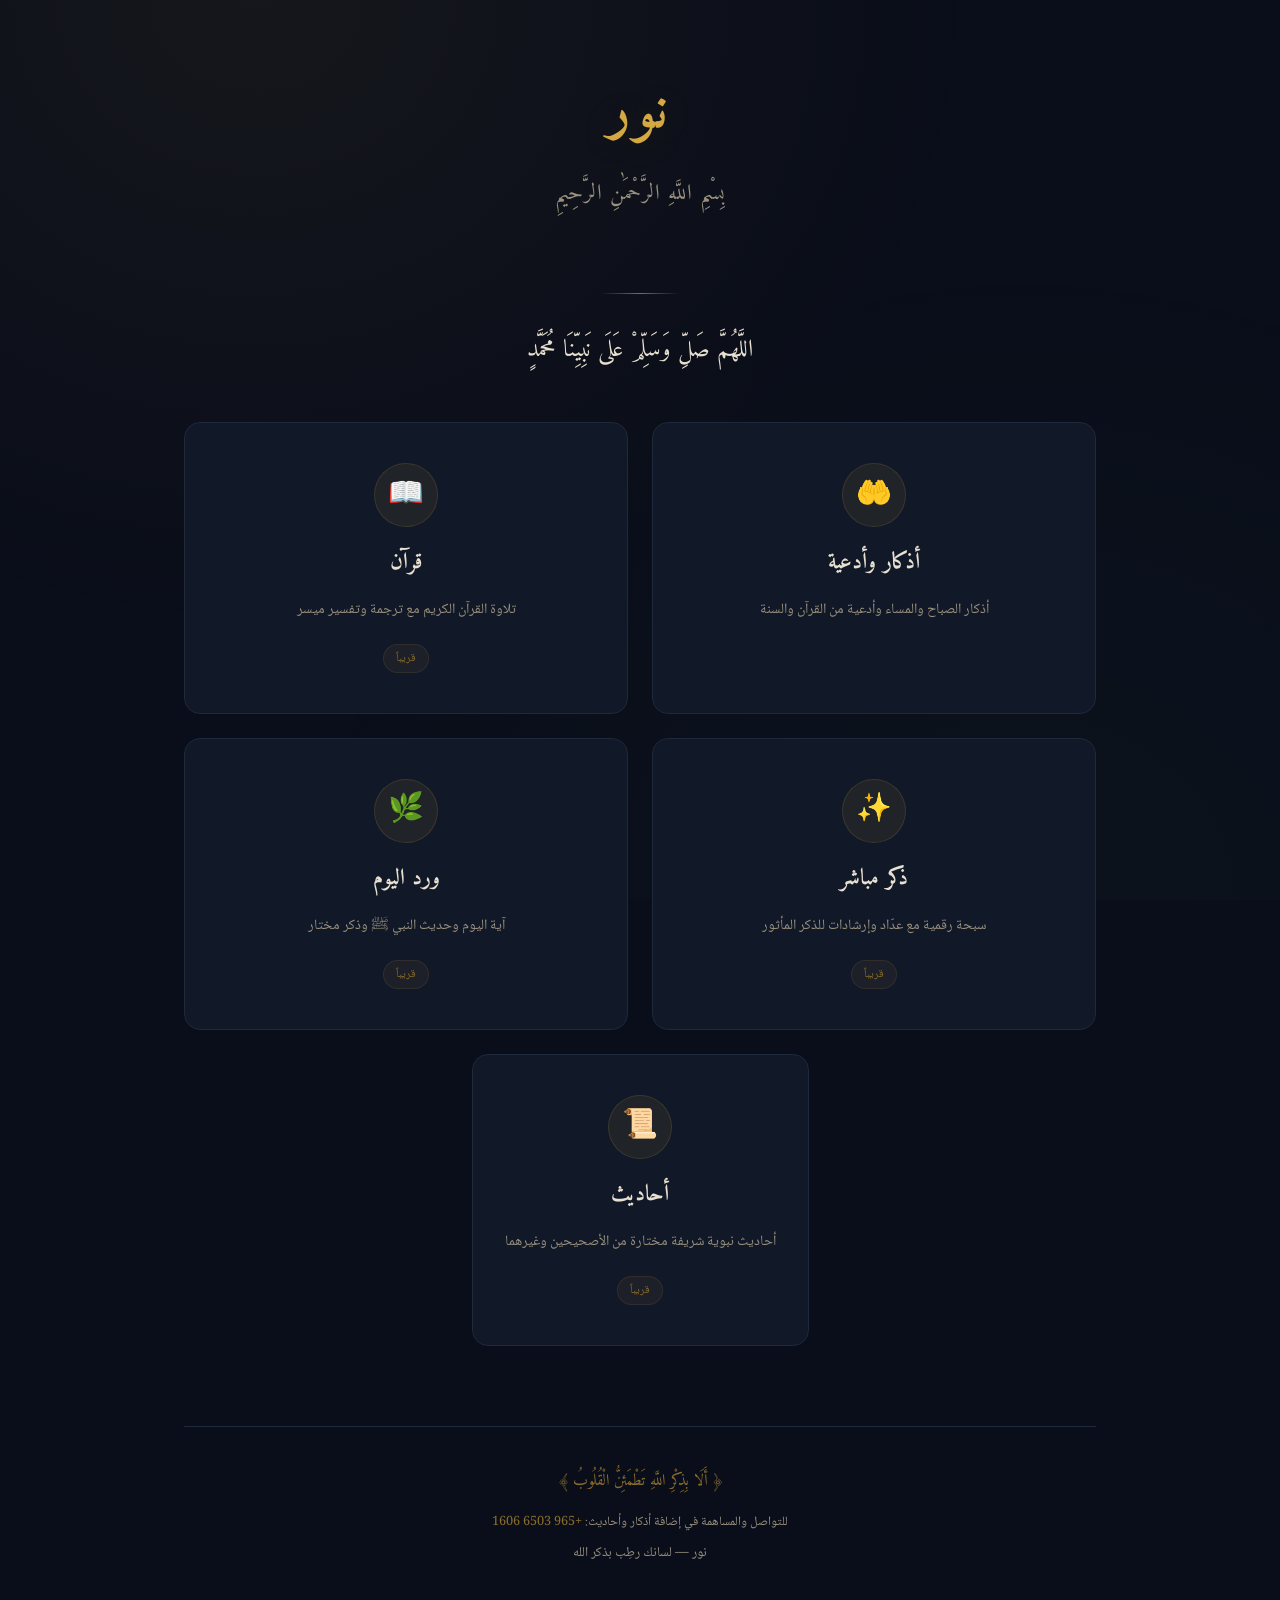
==== src/index.html @ 19a5f607 "fix: move contact info to main page footer" ====
<!DOCTYPE html>
<html lang="ar" dir="rtl">
<head>
    <meta charset="UTF-8">
    <meta name="viewport" content="width=device-width, initial-scale=1.0">
    <title>نور — بسم الله الرحمن الرحيم</title>
    <link rel="preconnect" href="https://fonts.googleapis.com">
    <link href="https://fonts.googleapis.com/css2?family=Amiri:wght@400;700&family=Noto+Naskh+Arabic:wght@400;500;600;700&display=swap" rel="stylesheet">
    <style>
        *, *::before, *::after {
            margin: 0;
            padding: 0;
            box-sizing: border-box;
        }

        :root {
            --bg-primary: #0a0e1a;
            --bg-card: #111827;
            --bg-card-hover: #1a2332;
            --gold: #d4a843;
            --gold-light: #f0d48a;
            --gold-dim: #8a6d2b;
            --text-primary: #e8e0d0;
            --text-secondary: #9a917e;
            --border: #1e293b;
            --green: #2d6a4f;
            --green-light: #40916c;
        }

        html {
            scroll-behavior: smooth;
        }

        body {
            font-family: 'Noto Naskh Arabic', serif;
            background: var(--bg-primary);
            color: var(--text-primary);
            min-height: 100vh;
            overflow-x: hidden;
        }

        /* Background pattern */
        body::before {
            content: '';
            position: fixed;
            top: 0;
            left: 0;
            width: 100%;
            height: 100%;
            background:
                radial-gradient(ellipse at 20% 0%, rgba(212, 168, 67, 0.06) 0%, transparent 50%),
                radial-gradient(ellipse at 80% 100%, rgba(45, 106, 79, 0.06) 0%, transparent 50%);
            pointer-events: none;
            z-index: 0;
        }

        .container {
            max-width: 960px;
            margin: 0 auto;
            padding: 0 24px;
            position: relative;
            z-index: 1;
        }

        /* Header */
        header {
            text-align: center;
            padding: 64px 0 48px;
        }

        .logo {
            font-family: 'Amiri', serif;
            font-size: 3.5rem;
            font-weight: 700;
            color: var(--gold);
            letter-spacing: 4px;
            margin-bottom: 8px;
            text-shadow: 0 0 40px rgba(212, 168, 67, 0.2);
        }

        .basmala {
            font-family: 'Amiri', serif;
            font-size: 1.35rem;
            color: var(--text-secondary);
            margin-top: 12px;
            letter-spacing: 1px;
        }

        .divider {
            width: 80px;
            height: 1px;
            background: linear-gradient(90deg, transparent, var(--gold-dim), transparent);
            margin: 32px auto;
        }

        /* Greeting */
        .greeting {
            text-align: center;
            margin-bottom: 48px;
        }

        .greeting h2 {
            font-family: 'Amiri', serif;
            font-size: 1.5rem;
            color: var(--text-primary);
            font-weight: 400;
            line-height: 2;
        }

        .greeting .ayat {
            font-size: 1.1rem;
            color: var(--gold);
            margin-top: 8px;
            font-family: 'Amiri', serif;
        }

        /* Cards Grid */
        .cards {
            display: grid;
            grid-template-columns: repeat(2, 1fr);
            gap: 24px;
            margin-bottom: 80px;
        }

        .card {
            background: var(--bg-card);
            border: 1px solid var(--border);
            border-radius: 16px;
            padding: 40px 32px;
            text-align: center;
            text-decoration: none;
            color: inherit;
            transition: all 0.4s ease;
            position: relative;
            overflow: hidden;
            cursor: pointer;
            display: flex;
            flex-direction: column;
            align-items: center;
            gap: 16px;
        }

        .card::before {
            content: '';
            position: absolute;
            top: 0;
            left: 50%;
            transform: translateX(-50%);
            width: 60%;
            height: 2px;
            background: linear-gradient(90deg, transparent, var(--gold-dim), transparent);
            opacity: 0;
            transition: opacity 0.4s ease;
        }

        .card:hover {
            background: var(--bg-card-hover);
            border-color: var(--gold-dim);
            transform: translateY(-4px);
            box-shadow: 0 12px 40px rgba(0, 0, 0, 0.3), 0 0 60px rgba(212, 168, 67, 0.05);
        }

        .card:hover::before {
            opacity: 1;
        }

        .card-icon {
            width: 64px;
            height: 64px;
            border-radius: 50%;
            display: flex;
            align-items: center;
            justify-content: center;
            font-size: 1.8rem;
            background: rgba(212, 168, 67, 0.08);
            border: 1px solid rgba(212, 168, 67, 0.15);
            transition: all 0.4s ease;
        }

        .card:hover .card-icon {
            background: rgba(212, 168, 67, 0.15);
            border-color: var(--gold-dim);
            transform: scale(1.05);
        }

        .card-title {
            font-family: 'Amiri', serif;
            font-size: 1.4rem;
            font-weight: 700;
            color: var(--text-primary);
        }

        .card-desc {
            font-size: 0.9rem;
            color: var(--text-secondary);
            line-height: 1.8;
        }

        .card-full {
            grid-column: 1 / -1;
            max-width: 468px;
            justify-self: center;
        }

        .card-placeholder {
            font-size: 0.7rem;
            color: var(--gold-dim);
            background: rgba(212, 168, 67, 0.06);
            padding: 4px 12px;
            border-radius: 20px;
            border: 1px solid rgba(212, 168, 67, 0.1);
            margin-top: 4px;
        }

        /* Footer */
        footer {
            text-align: center;
            padding: 40px 0;
            border-top: 1px solid var(--border);
            color: var(--text-secondary);
            font-size: 0.85rem;
        }

        footer .ayah-footer {
            font-family: 'Amiri', serif;
            font-size: 1rem;
            color: var(--gold-dim);
            margin-bottom: 16px;
        }

        /* Responsive */
        @media (max-width: 640px) {
            header {
                padding: 48px 0 32px;
            }

            .logo {
                font-size: 2.5rem;
            }

            .basmala {
                font-size: 1.1rem;
            }

            .cards {
                grid-template-columns: 1fr;
                gap: 16px;
            }

            .card {
                padding: 32px 24px;
            }
        }
    </style>
</head>
<body>

    <div class="container">
        <header>
            <div class="logo">نور</div>
            <div class="basmala">بِسْمِ اللَّهِ الرَّحْمَٰنِ الرَّحِيمِ</div>
        </header>

        <div class="divider"></div>

        <section class="greeting">
            <h2>اللَّهُمَّ صَلِّ وَسَلِّمْ عَلَى نَبِيِّنَا مُحَمَّدٍ</h2>
        </section>

        <section class="cards">

            <a href="adhkar.html" class="card">
                <div class="card-icon">🤲</div>
                <h3 class="card-title">أذكار وأدعية</h3>
                <p class="card-desc">أذكار الصباح والمساء وأدعية من القرآن والسنة</p>
            </a>

            <a href="quran.html" class="card">
                <div class="card-icon">📖</div>
                <h3 class="card-title">قرآن</h3>
                <p class="card-desc">تلاوة القرآن الكريم مع ترجمة وتفسير ميسر</p>
                <span class="card-placeholder">قريباً</span>
            </a>

            <a href="dhikr.html" class="card">
                <div class="card-icon">✨</div>
                <h3 class="card-title">ذكر مباشر</h3>
                <p class="card-desc">سبحة رقمية مع عدّاد وإرشادات للذكر المأثور</p>
                <span class="card-placeholder">قريباً</span>
            </a>

            <a href="wird.html" class="card">
                <div class="card-icon">🌿</div>
                <h3 class="card-title">ورد اليوم</h3>
                <p class="card-desc">آية اليوم وحديث النبي ﷺ وذكر مختار</p>
                <span class="card-placeholder">قريباً</span>
            </a>

            <a href="ahadith.html" class="card card-full">
                <div class="card-icon">📜</div>
                <h3 class="card-title">أحاديث</h3>
                <p class="card-desc">أحاديث نبوية شريفة مختارة من الأصحيحين وغيرهما</p>
                <span class="card-placeholder">قريباً</span>
            </a>

        </section>

        <footer>
            <p class="ayah-footer">﴿ أَلَا بِذِكْرِ اللَّهِ تَطْمَئِنُّ الْقُلُوبُ ﴾</p>
            <p style="font-size:0.8rem; margin-bottom:8px;">للتواصل والمساهمة في إضافة أذكار وأحاديث: <a href="https://wa.me/96565031606" style="color:var(--gold-dim); text-decoration:none;">+965 6503 1606</a></p>
            <p>نور — لسانك رطِب بذكر الله</p>
        </footer>
    </div>

</body>
</html>
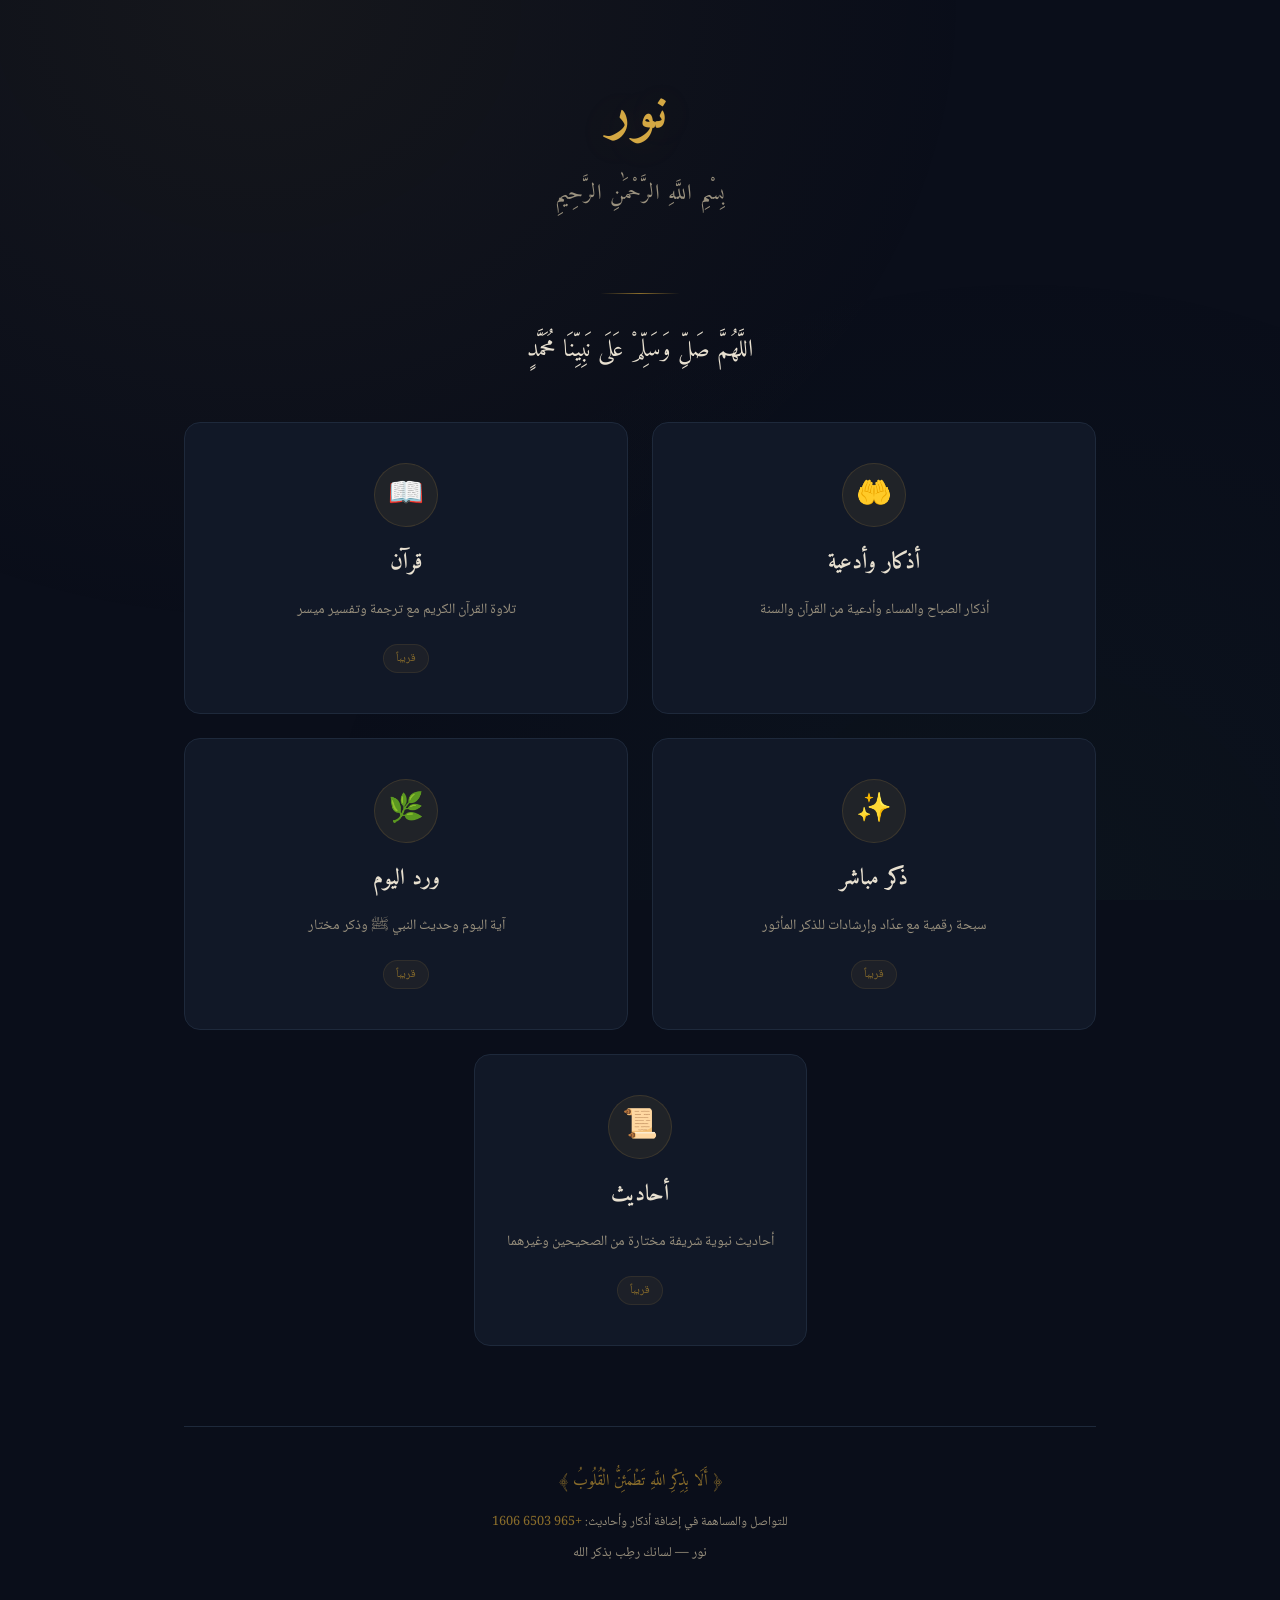
==== commit 1702b946: "fix: typo in ahadith card description" ====
--- a/src/index.html
+++ b/src/index.html
@@ -299,7 +299,7 @@
             <a href="ahadith.html" class="card card-full">
                 <div class="card-icon">📜</div>
                 <h3 class="card-title">أحاديث</h3>
-                <p class="card-desc">أحاديث نبوية شريفة مختارة من الأصحيحين وغيرهما</p>
+                <p class="card-desc">أحاديث نبوية شريفة مختارة من الصحيحين وغيرهما</p>
                 <span class="card-placeholder">قريباً</span>
             </a>
 
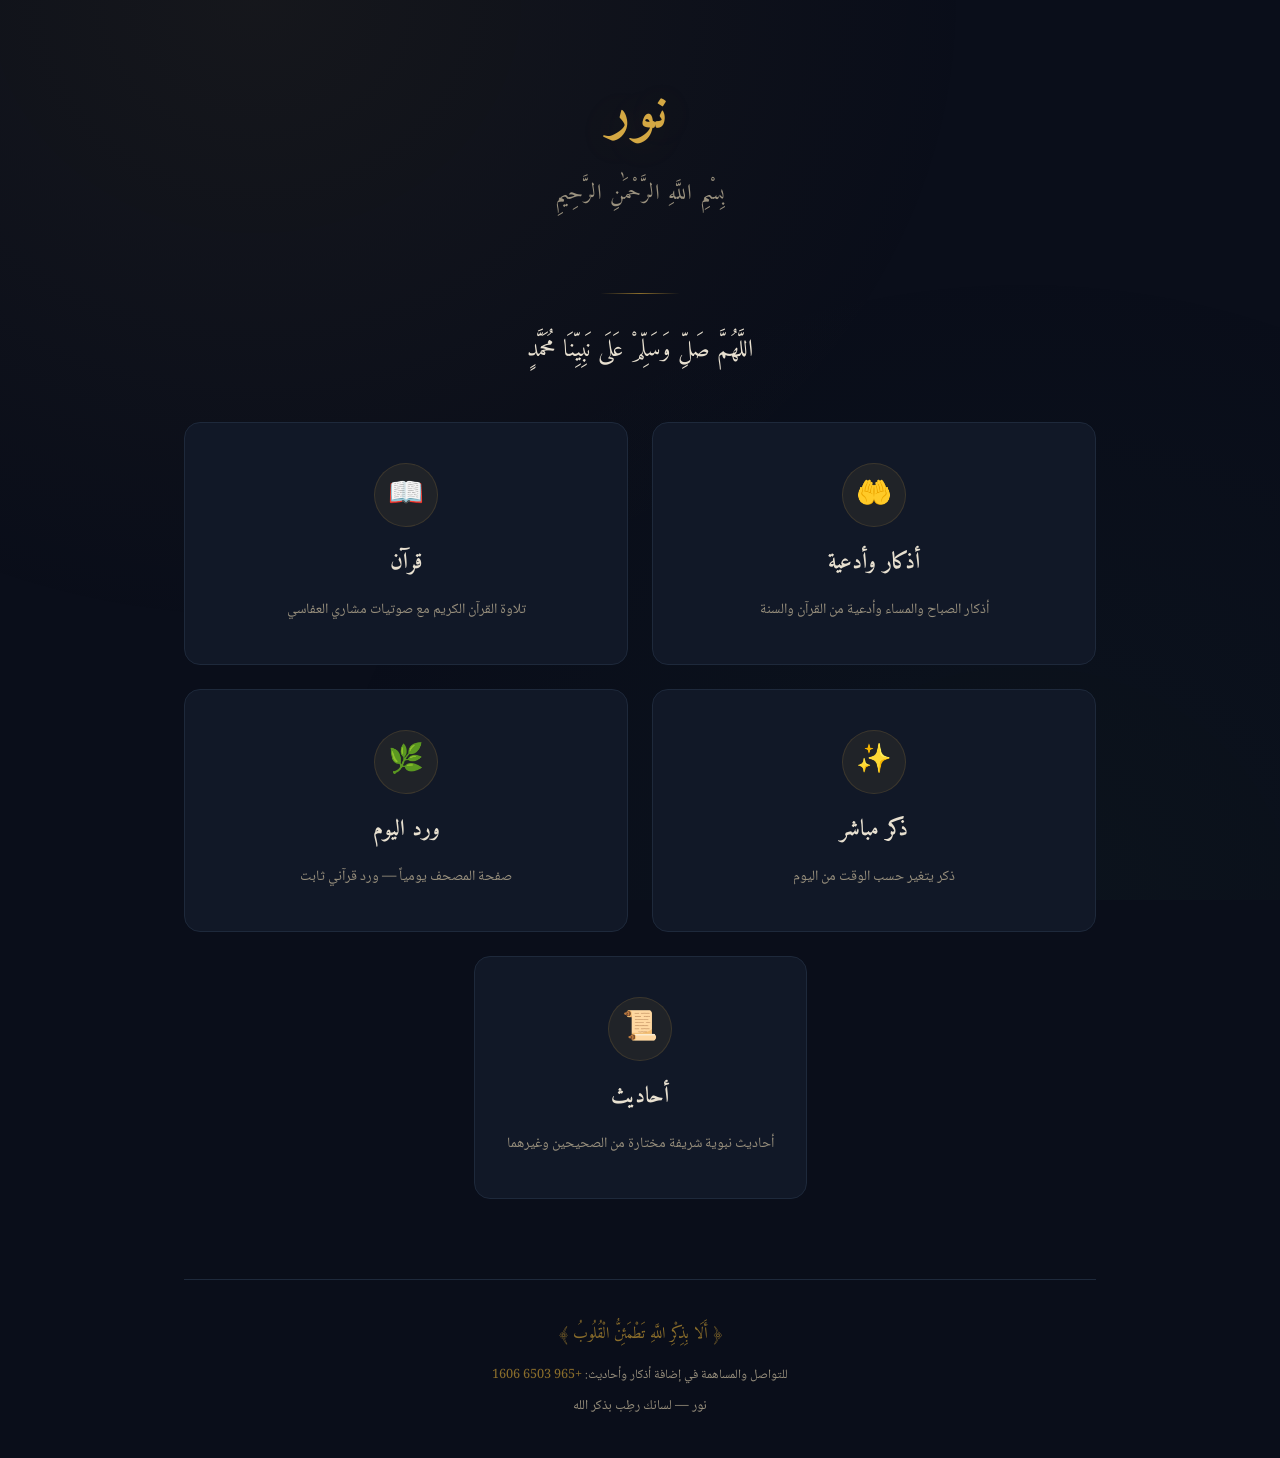
==== commit f65ed94b: "feat: add ahadith, wird, dhikr pages + update quran API + remove placeholders" ====
--- a/src/index.html
+++ b/src/index.html
@@ -278,29 +278,25 @@
             <a href="quran.html" class="card">
                 <div class="card-icon">📖</div>
                 <h3 class="card-title">قرآن</h3>
-                <p class="card-desc">تلاوة القرآن الكريم مع ترجمة وتفسير ميسر</p>
-                <span class="card-placeholder">قريباً</span>
+                <p class="card-desc">تلاوة القرآن الكريم مع صوتيات مشاري العفاسي</p>
             </a>
 
             <a href="dhikr.html" class="card">
                 <div class="card-icon">✨</div>
                 <h3 class="card-title">ذكر مباشر</h3>
-                <p class="card-desc">سبحة رقمية مع عدّاد وإرشادات للذكر المأثور</p>
-                <span class="card-placeholder">قريباً</span>
+                <p class="card-desc">ذكر يتغير حسب الوقت من اليوم</p>
             </a>
 
             <a href="wird.html" class="card">
                 <div class="card-icon">🌿</div>
                 <h3 class="card-title">ورد اليوم</h3>
-                <p class="card-desc">آية اليوم وحديث النبي ﷺ وذكر مختار</p>
-                <span class="card-placeholder">قريباً</span>
+                <p class="card-desc">صفحة المصحف يومياً — ورد قرآني ثابت</p>
             </a>
 
             <a href="ahadith.html" class="card card-full">
                 <div class="card-icon">📜</div>
                 <h3 class="card-title">أحاديث</h3>
                 <p class="card-desc">أحاديث نبوية شريفة مختارة من الصحيحين وغيرهما</p>
-                <span class="card-placeholder">قريباً</span>
             </a>
 
         </section>
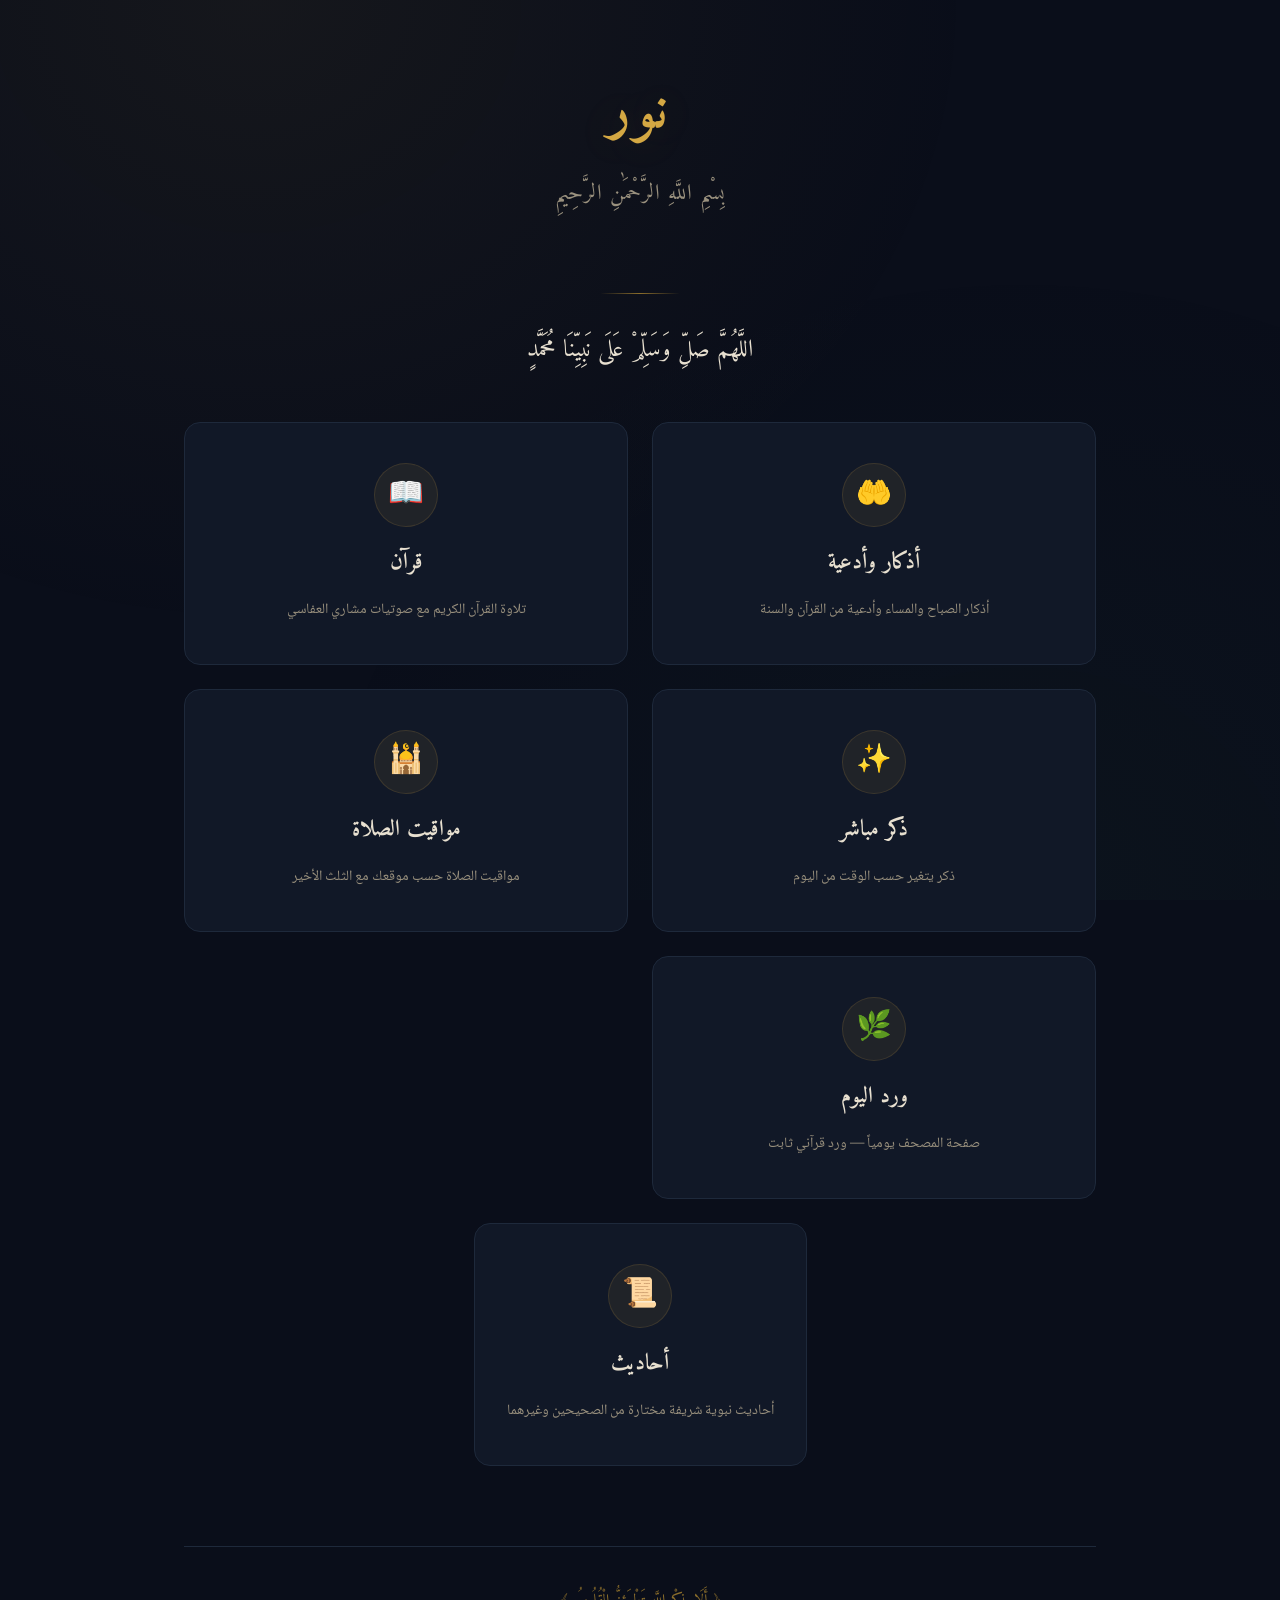
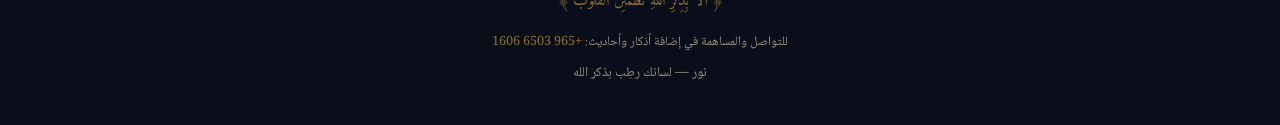
==== commit a7fd9a8b: "feat: add salah.html (prayer times) + OG tags + update AGENTS.md" ====
--- a/src/index.html
+++ b/src/index.html
@@ -4,6 +4,15 @@
     <meta charset="UTF-8">
     <meta name="viewport" content="width=device-width, initial-scale=1.0">
     <title>نور — بسم الله الرحمن الرحيم</title>
+    <meta name="description" content="نور — أذكار وأدعية وأحاديث نبوية وقرآن كريم. لسانك رطِب بذكر الله">
+    <meta property="og:title" content="نور — بسم الله الرحمن الرحيم">
+    <meta property="og:description" content="أذكار وأدعية وأحاديث نبوية وقرآن كريم — لسانك رطِب بذكر الله">
+    <meta property="og:type" content="website">
+    <meta property="og:locale" content="ar_SA">
+    <meta property="og:site_name" content="نور">
+    <meta name="twitter:card" content="summary">
+    <meta name="twitter:title" content="نور — بسم الله الرحمن الرحيم">
+    <meta name="twitter:description" content="أذكار وأدعية وأحاديث نبوية وقرآن كريم — لسانك رطِب بذكر الله">
     <link rel="preconnect" href="https://fonts.googleapis.com">
     <link href="https://fonts.googleapis.com/css2?family=Amiri:wght@400;700&family=Noto+Naskh+Arabic:wght@400;500;600;700&display=swap" rel="stylesheet">
     <style>
@@ -287,6 +296,12 @@
                 <p class="card-desc">ذكر يتغير حسب الوقت من اليوم</p>
             </a>
 
+            <a href="salah.html" class="card">
+                <div class="card-icon">🕌</div>
+                <h3 class="card-title">مواقيت الصلاة</h3>
+                <p class="card-desc">مواقيت الصلاة حسب موقعك مع الثلث الأخير</p>
+            </a>
+
             <a href="wird.html" class="card">
                 <div class="card-icon">🌿</div>
                 <h3 class="card-title">ورد اليوم</h3>
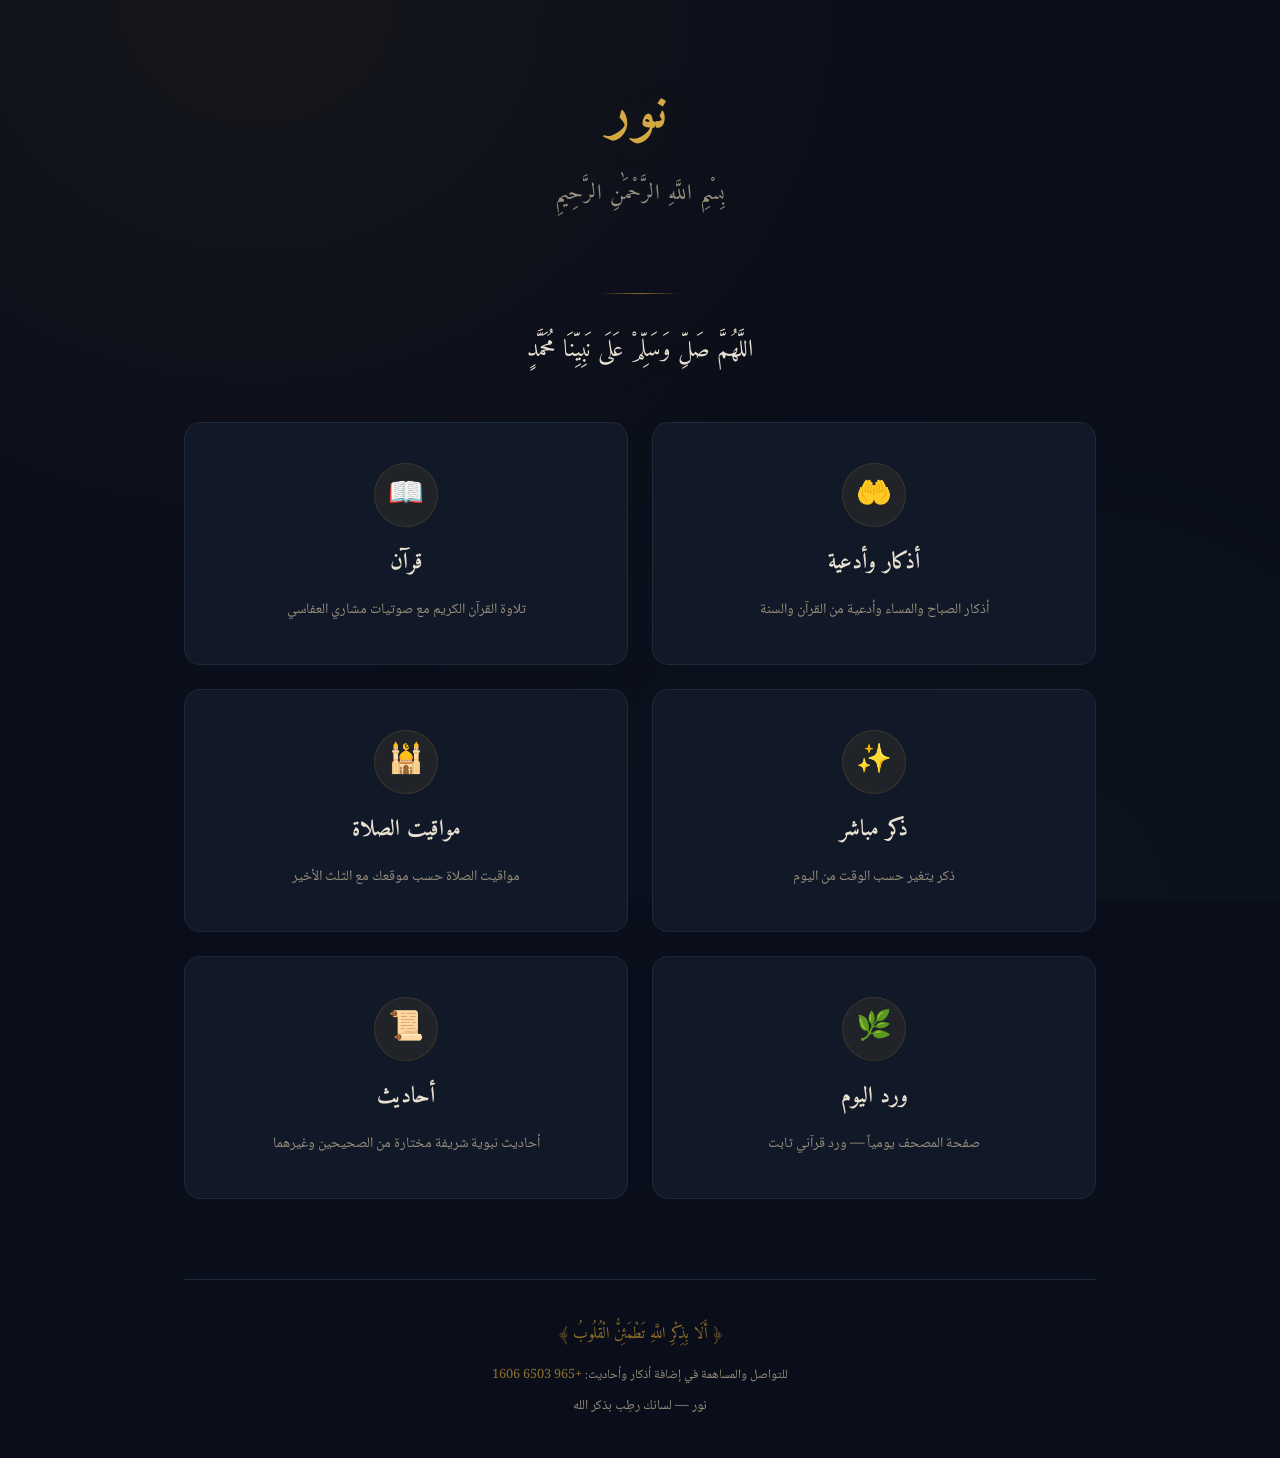
==== commit 1de87e40: "fix: replace timingsByIp with ipwho.is + timingsByCity (salah + dhikr)" ====
--- a/src/index.html
+++ b/src/index.html
@@ -308,7 +308,7 @@
                 <p class="card-desc">صفحة المصحف يومياً — ورد قرآني ثابت</p>
             </a>
 
-            <a href="ahadith.html" class="card card-full">
+            <a href="ahadith.html" class="card">
                 <div class="card-icon">📜</div>
                 <h3 class="card-title">أحاديث</h3>
                 <p class="card-desc">أحاديث نبوية شريفة مختارة من الصحيحين وغيرهما</p>
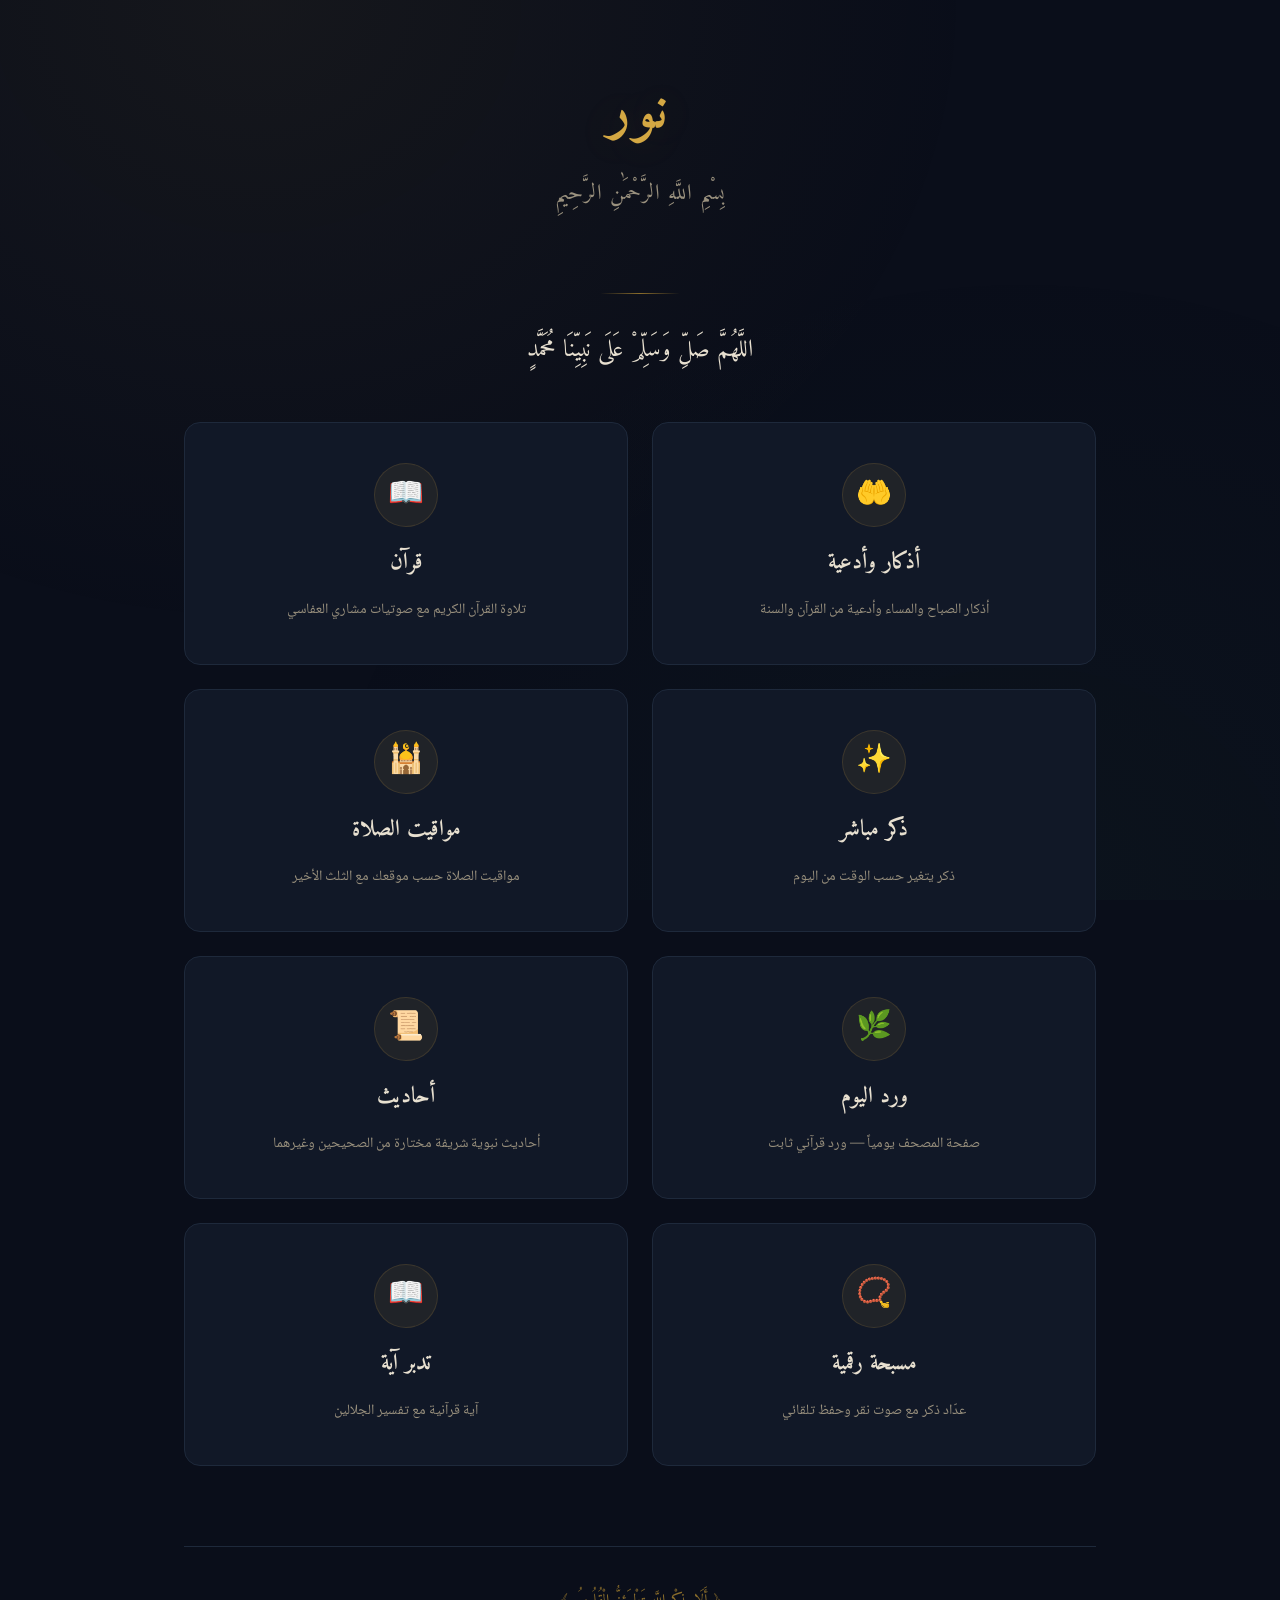
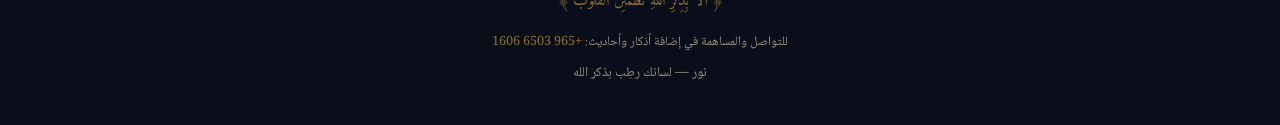
==== commit dec6acc5: "add misbaha + tafsir pages" ====
--- a/src/index.html
+++ b/src/index.html
@@ -314,6 +314,18 @@
                 <p class="card-desc">أحاديث نبوية شريفة مختارة من الصحيحين وغيرهما</p>
             </a>
 
+            <a href="misbaha.html" class="card">
+                <div class="card-icon">📿</div>
+                <h3 class="card-title">مسبحة رقمية</h3>
+                <p class="card-desc">عدّاد ذكر مع صوت نقر وحفظ تلقائي</p>
+            </a>
+
+            <a href="tafsir.html" class="card">
+                <div class="card-icon">📖</div>
+                <h3 class="card-title">تدبر آية</h3>
+                <p class="card-desc">آية قرآنية مع تفسير الجلالين</p>
+            </a>
+
         </section>
 
         <footer>
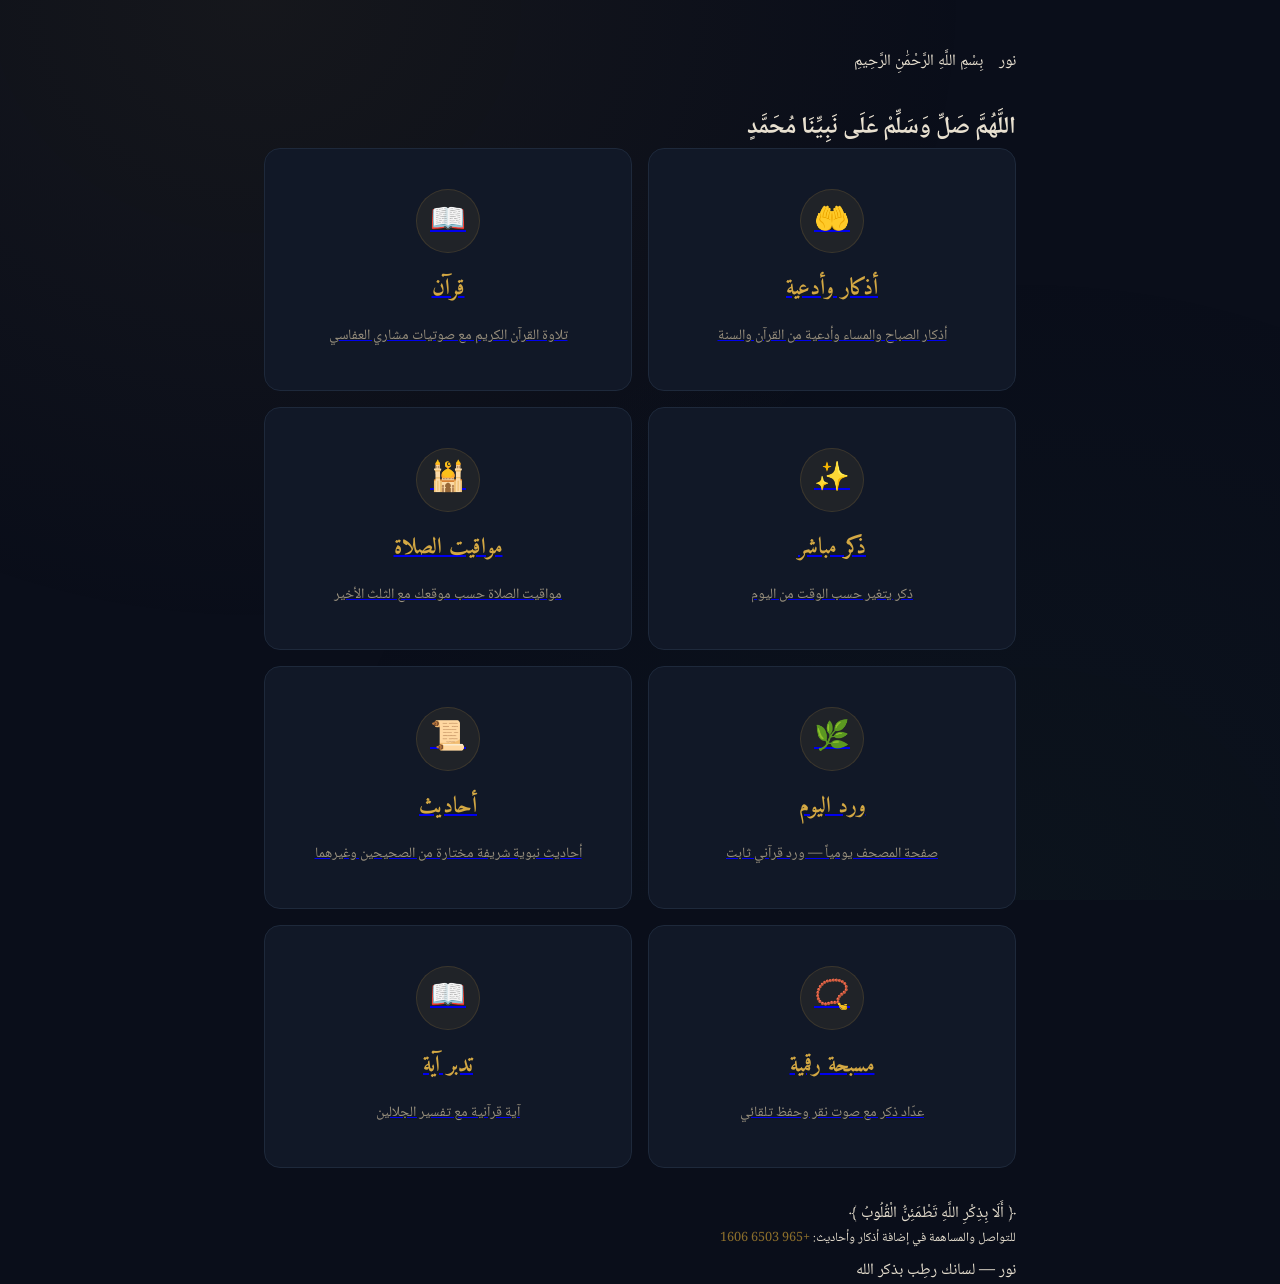
==== commit 8259fe1b: "feat: تحديث شامل للموقع + إضافة نظام التصميم + ملفات التخطيط - تحديث جميع الصفحات التسع (index, adhk" ====
--- a/src/index.html
+++ b/src/index.html
@@ -15,252 +15,7 @@
     <meta name="twitter:description" content="أذكار وأدعية وأحاديث نبوية وقرآن كريم — لسانك رطِب بذكر الله">
     <link rel="preconnect" href="https://fonts.googleapis.com">
     <link href="https://fonts.googleapis.com/css2?family=Amiri:wght@400;700&family=Noto+Naskh+Arabic:wght@400;500;600;700&display=swap" rel="stylesheet">
-    <style>
-        *, *::before, *::after {
-            margin: 0;
-            padding: 0;
-            box-sizing: border-box;
-        }
-
-        :root {
-            --bg-primary: #0a0e1a;
-            --bg-card: #111827;
-            --bg-card-hover: #1a2332;
-            --gold: #d4a843;
-            --gold-light: #f0d48a;
-            --gold-dim: #8a6d2b;
-            --text-primary: #e8e0d0;
-            --text-secondary: #9a917e;
-            --border: #1e293b;
-            --green: #2d6a4f;
-            --green-light: #40916c;
-        }
-
-        html {
-            scroll-behavior: smooth;
-        }
-
-        body {
-            font-family: 'Noto Naskh Arabic', serif;
-            background: var(--bg-primary);
-            color: var(--text-primary);
-            min-height: 100vh;
-            overflow-x: hidden;
-        }
-
-        /* Background pattern */
-        body::before {
-            content: '';
-            position: fixed;
-            top: 0;
-            left: 0;
-            width: 100%;
-            height: 100%;
-            background:
-                radial-gradient(ellipse at 20% 0%, rgba(212, 168, 67, 0.06) 0%, transparent 50%),
-                radial-gradient(ellipse at 80% 100%, rgba(45, 106, 79, 0.06) 0%, transparent 50%);
-            pointer-events: none;
-            z-index: 0;
-        }
-
-        .container {
-            max-width: 960px;
-            margin: 0 auto;
-            padding: 0 24px;
-            position: relative;
-            z-index: 1;
-        }
-
-        /* Header */
-        header {
-            text-align: center;
-            padding: 64px 0 48px;
-        }
-
-        .logo {
-            font-family: 'Amiri', serif;
-            font-size: 3.5rem;
-            font-weight: 700;
-            color: var(--gold);
-            letter-spacing: 4px;
-            margin-bottom: 8px;
-            text-shadow: 0 0 40px rgba(212, 168, 67, 0.2);
-        }
-
-        .basmala {
-            font-family: 'Amiri', serif;
-            font-size: 1.35rem;
-            color: var(--text-secondary);
-            margin-top: 12px;
-            letter-spacing: 1px;
-        }
-
-        .divider {
-            width: 80px;
-            height: 1px;
-            background: linear-gradient(90deg, transparent, var(--gold-dim), transparent);
-            margin: 32px auto;
-        }
-
-        /* Greeting */
-        .greeting {
-            text-align: center;
-            margin-bottom: 48px;
-        }
-
-        .greeting h2 {
-            font-family: 'Amiri', serif;
-            font-size: 1.5rem;
-            color: var(--text-primary);
-            font-weight: 400;
-            line-height: 2;
-        }
-
-        .greeting .ayat {
-            font-size: 1.1rem;
-            color: var(--gold);
-            margin-top: 8px;
-            font-family: 'Amiri', serif;
-        }
-
-        /* Cards Grid */
-        .cards {
-            display: grid;
-            grid-template-columns: repeat(2, 1fr);
-            gap: 24px;
-            margin-bottom: 80px;
-        }
-
-        .card {
-            background: var(--bg-card);
-            border: 1px solid var(--border);
-            border-radius: 16px;
-            padding: 40px 32px;
-            text-align: center;
-            text-decoration: none;
-            color: inherit;
-            transition: all 0.4s ease;
-            position: relative;
-            overflow: hidden;
-            cursor: pointer;
-            display: flex;
-            flex-direction: column;
-            align-items: center;
-            gap: 16px;
-        }
-
-        .card::before {
-            content: '';
-            position: absolute;
-            top: 0;
-            left: 50%;
-            transform: translateX(-50%);
-            width: 60%;
-            height: 2px;
-            background: linear-gradient(90deg, transparent, var(--gold-dim), transparent);
-            opacity: 0;
-            transition: opacity 0.4s ease;
-        }
-
-        .card:hover {
-            background: var(--bg-card-hover);
-            border-color: var(--gold-dim);
-            transform: translateY(-4px);
-            box-shadow: 0 12px 40px rgba(0, 0, 0, 0.3), 0 0 60px rgba(212, 168, 67, 0.05);
-        }
-
-        .card:hover::before {
-            opacity: 1;
-        }
-
-        .card-icon {
-            width: 64px;
-            height: 64px;
-            border-radius: 50%;
-            display: flex;
-            align-items: center;
-            justify-content: center;
-            font-size: 1.8rem;
-            background: rgba(212, 168, 67, 0.08);
-            border: 1px solid rgba(212, 168, 67, 0.15);
-            transition: all 0.4s ease;
-        }
-
-        .card:hover .card-icon {
-            background: rgba(212, 168, 67, 0.15);
-            border-color: var(--gold-dim);
-            transform: scale(1.05);
-        }
-
-        .card-title {
-            font-family: 'Amiri', serif;
-            font-size: 1.4rem;
-            font-weight: 700;
-            color: var(--text-primary);
-        }
-
-        .card-desc {
-            font-size: 0.9rem;
-            color: var(--text-secondary);
-            line-height: 1.8;
-        }
-
-        .card-full {
-            grid-column: 1 / -1;
-            max-width: 468px;
-            justify-self: center;
-        }
-
-        .card-placeholder {
-            font-size: 0.7rem;
-            color: var(--gold-dim);
-            background: rgba(212, 168, 67, 0.06);
-            padding: 4px 12px;
-            border-radius: 20px;
-            border: 1px solid rgba(212, 168, 67, 0.1);
-            margin-top: 4px;
-        }
-
-        /* Footer */
-        footer {
-            text-align: center;
-            padding: 40px 0;
-            border-top: 1px solid var(--border);
-            color: var(--text-secondary);
-            font-size: 0.85rem;
-        }
-
-        footer .ayah-footer {
-            font-family: 'Amiri', serif;
-            font-size: 1rem;
-            color: var(--gold-dim);
-            margin-bottom: 16px;
-        }
-
-        /* Responsive */
-        @media (max-width: 640px) {
-            header {
-                padding: 48px 0 32px;
-            }
-
-            .logo {
-                font-size: 2.5rem;
-            }
-
-            .basmala {
-                font-size: 1.1rem;
-            }
-
-            .cards {
-                grid-template-columns: 1fr;
-                gap: 16px;
-            }
-
-            .card {
-                padding: 32px 24px;
-            }
-        }
-    </style>
+    <link rel="stylesheet" href="../design sys/style.css">
 </head>
 <body>
 
--- a/design sys/style.css
+++ b/design sys/style.css
@@ -0,0 +1,1313 @@
+/* ============================================
+   نور — Design System
+   Shared Stylesheet
+   ============================================ */
+
+/* ========== RESET ========== */
+*, *::before, *::after {
+    margin: 0;
+    padding: 0;
+    box-sizing: border-box;
+}
+
+/* ========== CSS VARIABLES ========== */
+:root {
+    /* Backgrounds */
+    --bg-primary: #0a0e1a;
+    --bg-card: #111827;
+    --bg-card-hover: #1a2332;
+
+    /* Gold (Brand) */
+    --gold: #d4a843;
+    --gold-light: #f0d48a;
+    --gold-dim: #8a6d2b;
+
+    /* Text */
+    --text-primary: #e8e0d0;
+    --text-secondary: #9a917e;
+
+    /* Border */
+    --border: #1e293b;
+
+    /* Green (Accent) */
+    --green: #2d6a4f;
+    --green-light: #40916c;
+
+    /* Semantic */
+    --weak: #e57373;
+    --weak-bg: rgba(180, 60, 60, 0.1);
+
+    /* Spacing */
+    --space-xs: 4px;
+    --space-sm: 8px;
+    --space-md: 16px;
+    --space-lg: 24px;
+    --space-xl: 32px;
+    --space-2xl: 48px;
+
+    /* Radius */
+    --radius-sm: 10px;
+    --radius-md: 16px;
+    --radius-lg: 20px;
+    --radius-pill: 24px;
+    --radius-full: 50%;
+
+    /* Shadows */
+    --shadow-card: 0 4px 24px rgba(0, 0, 0, 0.3);
+    --shadow-hover: 0 12px 40px rgba(0, 0, 0, 0.3), 0 0 60px rgba(212, 168, 67, 0.05);
+    --shadow-glow: 0 0 40px rgba(212, 168, 67, 0.2);
+    --shadow-heavy: 0 20px 50px rgba(0, 0, 0, 0.7);
+}
+
+/* ========== BASE ========== */
+body {
+    font-family: 'Noto Naskh Arabic', serif;
+    background: var(--bg-primary);
+    color: var(--text-primary);
+    min-height: 100vh;
+    overflow-x: hidden;
+}
+
+body::before {
+    content: '';
+    position: fixed;
+    top: 0;
+    left: 0;
+    width: 100%;
+    height: 100%;
+    background:
+        radial-gradient(ellipse at 20% 0%, rgba(212, 168, 67, 0.06) 0%, transparent 50%),
+        radial-gradient(ellipse at 80% 100%, rgba(45, 106, 79, 0.06) 0%, transparent 50%);
+    pointer-events: none;
+    z-index: 0;
+}
+
+/* ========== LAYOUT ========== */
+.container {
+    max-width: 800px;
+    margin: 0 auto;
+    padding: 0 24px;
+    position: relative;
+    z-index: 1;
+}
+
+.container-wide {
+    max-width: 960px;
+    margin: 0 auto;
+    padding: 0 24px;
+    position: relative;
+    z-index: 1;
+}
+
+.container-narrow {
+    max-width: 600px;
+    margin: 0 auto;
+    padding: 0 24px;
+    position: relative;
+    z-index: 1;
+}
+
+/* ========== HEADER ========== */
+header {
+    padding: 48px 0 32px;
+    display: flex;
+    align-items: center;
+    gap: 16px;
+}
+
+header h1 {
+    font-family: 'Amiri', serif;
+    font-size: 2rem;
+    font-weight: 700;
+    color: var(--gold);
+    flex: 1;
+}
+
+.back-link {
+    color: var(--gold-dim);
+    text-decoration: none;
+    font-size: 1.5rem;
+    transition: color 0.3s;
+}
+
+.back-link:hover {
+    color: var(--gold);
+}
+
+/* ========== CARDS ========== */
+.card {
+    background: var(--bg-card);
+    border: 1px solid var(--border);
+    border-radius: var(--radius-md);
+    padding: 40px 32px;
+    text-align: center;
+    transition: all 0.4s ease;
+    position: relative;
+    overflow: hidden;
+    display: flex;
+    flex-direction: column;
+    align-items: center;
+    gap: 16px;
+}
+
+.card::before {
+    content: '';
+    position: absolute;
+    top: 0;
+    left: 20%;
+    width: 60%;
+    height: 2px;
+    background: linear-gradient(90deg, transparent, var(--gold-dim), transparent);
+    opacity: 0;
+    transition: opacity 0.4s ease;
+}
+
+.card:hover {
+    background: var(--bg-card-hover);
+    border-color: var(--gold-dim);
+    transform: translateY(-4px);
+    box-shadow: var(--shadow-hover);
+}
+
+.card:hover::before {
+    opacity: 1;
+}
+
+.card-icon {
+    width: 64px;
+    height: 64px;
+    border-radius: var(--radius-full);
+    background: rgba(212, 168, 67, 0.08);
+    border: 1px solid rgba(212, 168, 67, 0.15);
+    font-size: 1.8rem;
+    display: flex;
+    align-items: center;
+    justify-content: center;
+    transition: all 0.4s ease;
+}
+
+.card:hover .card-icon {
+    background: rgba(212, 168, 67, 0.15);
+    border-color: var(--gold-dim);
+    transform: scale(1.05);
+}
+
+.card-title {
+    font-family: 'Amiri', serif;
+    font-size: 1.4rem;
+    font-weight: 700;
+    color: var(--gold);
+}
+
+.card-desc {
+    font-size: 0.9rem;
+    color: var(--text-secondary);
+    line-height: 1.8;
+}
+
+.card-full {
+    grid-column: 1 / -1;
+    max-width: 468px;
+    justify-self: center;
+}
+
+/* Cards Grid */
+.cards {
+    display: grid;
+    grid-template-columns: repeat(2, 1fr);
+    gap: 16px;
+    margin-bottom: 32px;
+}
+
+/* ========== DHIKR / HADITH CARD ========== */
+.dhikr-card {
+    background: var(--bg-card);
+    border: 1px solid var(--border);
+    border-radius: var(--radius-md);
+    padding: 28px 28px 20px;
+    transition: all 0.3s;
+}
+
+.dhikr-card:hover {
+    border-color: var(--gold-dim);
+}
+
+.dhikr-text {
+    font-family: 'Amiri', serif;
+    font-size: 1.3rem;
+    line-height: 2.2;
+    color: var(--text-primary);
+    text-align: center;
+    margin-bottom: 16px;
+}
+
+.dhikr-source {
+    font-size: 0.8rem;
+    color: var(--text-secondary);
+    text-align: center;
+}
+
+.dhikr-footer {
+    font-size: 0.85rem;
+    color: var(--text-secondary);
+    text-align: center;
+    line-height: 1.8;
+    margin-top: 12px;
+}
+
+.dhikr-tags {
+    display: flex;
+    gap: 8px;
+    justify-content: center;
+    margin-top: 12px;
+    flex-wrap: wrap;
+}
+
+.dhikr-tag {
+    background: var(--bg-card-hover);
+    border: 1px solid var(--border);
+    border-radius: 12px;
+    padding: 4px 12px;
+    font-size: 0.7rem;
+    color: var(--text-secondary);
+}
+
+/* ========== HADITH SPECIFIC ========== */
+.hadith-text {
+    font-family: 'Amiri', serif;
+    font-size: 1.3rem;
+    line-height: 2.2;
+    color: var(--text-primary);
+    text-align: center;
+    margin-bottom: 16px;
+}
+
+.hadith-source {
+    font-size: 0.8rem;
+    color: var(--text-secondary);
+    text-align: center;
+}
+
+.hadith-grade {
+    display: inline-block;
+    padding: 4px 12px;
+    border-radius: 12px;
+    font-size: 0.7rem;
+    margin-top: 8px;
+}
+
+.hadith-grade.صحيح {
+    background: rgba(45, 106, 79, 0.2);
+    color: var(--green-light);
+}
+
+.hadith-grade.حسن {
+    background: rgba(212, 168, 67, 0.15);
+    color: var(--gold);
+}
+
+.hadith-grade.ضعيف {
+    background: var(--weak-bg);
+    color: var(--weak);
+}
+
+/* ========== FILTER BUTTONS ========== */
+.filter-bar {
+    display: flex;
+    gap: 8px;
+    flex-wrap: wrap;
+    margin-bottom: 24px;
+}
+
+.filter-btn {
+    background: var(--bg-card);
+    border: 1px solid var(--border);
+    color: var(--text-secondary);
+    padding: 8px 20px;
+    border-radius: var(--radius-pill);
+    font-family: 'Noto Naskh Arabic', serif;
+    font-size: 0.9rem;
+    cursor: pointer;
+    transition: all 0.3s;
+    white-space: nowrap;
+}
+
+.filter-btn:hover {
+    border-color: var(--gold-dim);
+    color: var(--text-primary);
+}
+
+.filter-btn.active {
+    background: rgba(212, 168, 67, 0.12);
+    border-color: var(--gold-dim);
+    color: var(--gold);
+}
+
+/* ========== BUTTONS ========== */
+.btn-primary {
+    background: var(--gold);
+    border: none;
+    color: var(--bg-primary);
+    padding: 10px 28px;
+    border-radius: var(--radius-pill);
+    font-family: 'Noto Naskh Arabic', serif;
+    font-size: 0.95rem;
+    font-weight: 600;
+    cursor: pointer;
+    transition: all 0.3s;
+}
+
+.btn-primary:hover {
+    background: var(--gold-light);
+}
+
+.btn-secondary {
+    background: none;
+    border: 1px solid var(--border);
+    color: var(--text-secondary);
+    padding: 10px 28px;
+    border-radius: var(--radius-pill);
+    font-family: 'Noto Naskh Arabic', serif;
+    font-size: 0.95rem;
+    cursor: pointer;
+    transition: all 0.3s;
+}
+
+.btn-secondary:hover {
+    border-color: var(--gold-dim);
+    color: var(--text-primary);
+}
+
+.btn-outline {
+    background: transparent;
+    color: var(--gold-dim);
+    border: 1px solid var(--border);
+    padding: 8px 20px;
+    border-radius: var(--radius-sm);
+    font-family: 'Noto Naskh Arabic', serif;
+    font-size: 0.9rem;
+    cursor: pointer;
+    transition: all 0.3s;
+}
+
+.btn-outline:hover {
+    border-color: var(--gold-dim);
+    color: var(--gold);
+}
+
+.btn-outline:active {
+    transform: scale(0.96);
+}
+
+.btn-circle {
+    background: rgba(212, 168, 67, 0.08);
+    border: 1px solid rgba(212, 168, 67, 0.2);
+    color: var(--gold);
+    width: 44px;
+    height: 44px;
+    border-radius: var(--radius-full);
+    cursor: pointer;
+    font-size: 1rem;
+    display: flex;
+    align-items: center;
+    justify-content: center;
+    transition: all 0.3s;
+}
+
+.btn-circle:hover {
+    background: rgba(212, 168, 67, 0.15);
+    border-color: var(--gold);
+    transform: scale(1.05);
+}
+
+.btn-circle.active {
+    background: var(--gold);
+    color: var(--bg-primary);
+    border-color: var(--gold);
+}
+
+/* Fixed position buttons (menu, pdf) */
+.btn-fixed {
+    position: fixed;
+    top: 24px;
+    background: var(--bg-card);
+    border: 1px solid var(--border);
+    color: var(--text-secondary);
+    width: 44px;
+    height: 44px;
+    border-radius: var(--radius-full);
+    cursor: pointer;
+    font-size: 1rem;
+    display: flex;
+    align-items: center;
+    justify-content: center;
+    transition: all 0.3s;
+    z-index: 50;
+}
+
+.btn-fixed:hover {
+    border-color: var(--gold-dim);
+    color: var(--gold);
+}
+
+.btn-fixed-left {
+    left: 24px;
+}
+
+.btn-fixed-left-2 {
+    left: 80px;
+}
+
+/* ========== LOADING ========== */
+.loading {
+    text-align: center;
+    padding: 64px 0;
+    color: var(--gold-dim);
+    font-size: 1.1rem;
+}
+
+.spinner {
+    display: inline-block;
+    width: 32px;
+    height: 32px;
+    border: 3px solid var(--border);
+    border-top-color: var(--gold-dim);
+    border-radius: var(--radius-full);
+    animation: spin 0.8s linear infinite;
+    margin-bottom: 16px;
+}
+
+@keyframes spin {
+    to { transform: rotate(360deg); }
+}
+
+.empty-state {
+    text-align: center;
+    padding: 64px 0;
+    color: var(--text-secondary);
+}
+
+/* ========== SURAH HERO ========== */
+.surah-hero {
+    text-align: center;
+    padding: 40px 24px;
+    background: var(--bg-card);
+    border: 1px solid var(--border);
+    border-radius: var(--radius-lg);
+    margin-bottom: 32px;
+    position: relative;
+    overflow: hidden;
+}
+
+.surah-hero::before {
+    content: '';
+    position: absolute;
+    top: 0;
+    left: 0;
+    width: 100%;
+    height: 100%;
+    background: radial-gradient(ellipse at center, rgba(212, 168, 67, 0.06) 0%, transparent 70%);
+    pointer-events: none;
+}
+
+.surah-hero-number {
+    font-size: 0.85rem;
+    color: var(--gold-dim);
+    margin-bottom: 8px;
+    position: relative;
+}
+
+.surah-hero-name {
+    font-family: 'Amiri', serif;
+    font-size: 2rem;
+    color: var(--gold);
+    margin-bottom: 6px;
+    position: relative;
+}
+
+.surah-hero-meta {
+    font-size: 0.85rem;
+    color: var(--text-secondary);
+    position: relative;
+}
+
+/* ========== AYAH LIST ========== */
+.ayah-list {
+    display: flex;
+    flex-direction: column;
+    gap: 0;
+    margin-bottom: 80px;
+}
+
+.ayah-item {
+    padding: 32px 0;
+    border-bottom: 1px solid var(--border);
+    display: flex;
+    flex-direction: column;
+    align-items: center;
+    gap: 20px;
+}
+
+.ayah-text {
+    font-family: 'Amiri', serif;
+    font-size: 1.8rem;
+    line-height: 2.6;
+    color: var(--text-primary);
+    text-align: center;
+    max-width: 700px;
+}
+
+.ayah-bottom {
+    display: flex;
+    align-items: center;
+    gap: 16px;
+}
+
+.ayah-num {
+    font-family: 'Amiri', serif;
+    font-size: 0.85rem;
+    color: var(--gold);
+    width: 44px;
+    height: 44px;
+    border-radius: var(--radius-full);
+    border: 2px solid var(--gold-dim);
+    display: flex;
+    align-items: center;
+    justify-content: center;
+    position: relative;
+}
+
+.ayah-num::before {
+    content: '';
+    position: absolute;
+    width: 52px;
+    height: 52px;
+    border-radius: var(--radius-full);
+    border: 1px solid rgba(212, 168, 67, 0.15);
+}
+
+.ayah-play {
+    background: rgba(212, 168, 67, 0.08);
+    border: 1px solid rgba(212, 168, 67, 0.2);
+    color: var(--gold);
+    width: 44px;
+    height: 44px;
+    border-radius: var(--radius-full);
+    cursor: pointer;
+    font-size: 1rem;
+    display: flex;
+    align-items: center;
+    justify-content: center;
+    transition: all 0.3s;
+}
+
+.ayah-play:hover {
+    background: rgba(212, 168, 67, 0.15);
+    border-color: var(--gold);
+    transform: scale(1.05);
+}
+
+.ayah-play.playing {
+    background: var(--gold);
+    color: var(--bg-primary);
+    border-color: var(--gold);
+}
+
+/* Bismillah */
+.bismillah {
+    text-align: center;
+    font-family: 'Amiri', serif;
+    font-size: 1.6rem;
+    color: var(--gold);
+    padding: 32px 0;
+    border-bottom: 1px solid var(--border);
+}
+
+/* ========== SURAH SEPARATOR ========== */
+.surah-separator {
+    text-align: center;
+    padding: 40px 24px;
+    margin: 8px 0;
+    background: var(--bg-card);
+    border: 1px solid var(--border);
+    border-radius: var(--radius-md);
+    position: relative;
+}
+
+.surah-separator::before {
+    content: '';
+    position: absolute;
+    top: 0;
+    left: 0;
+    width: 100%;
+    height: 100%;
+    background: radial-gradient(ellipse at center, rgba(212, 168, 67, 0.04) 0%, transparent 70%);
+    border-radius: var(--radius-md);
+    pointer-events: none;
+}
+
+.surah-sep-name {
+    font-family: 'Amiri', serif;
+    font-size: 1.5rem;
+    color: var(--gold);
+    margin-bottom: 4px;
+    position: relative;
+}
+
+.surah-sep-meta {
+    font-size: 0.8rem;
+    color: var(--text-secondary);
+    position: relative;
+}
+
+/* ========== NAVIGATION PANEL ========== */
+.nav-overlay {
+    position: fixed;
+    top: 0;
+    left: 0;
+    width: 100%;
+    height: 100%;
+    background: rgba(0, 0, 0, 0.6);
+    z-index: 100;
+    opacity: 0;
+    visibility: hidden;
+    transition: all 0.3s;
+}
+
+.nav-overlay.active {
+    opacity: 1;
+    visibility: visible;
+}
+
+.nav-panel {
+    position: fixed;
+    top: 0;
+    right: -320px;
+    width: 320px;
+    height: 100%;
+    background: var(--bg-card);
+    border-left: 1px solid var(--border);
+    z-index: 101;
+    transition: right 0.3s ease;
+    display: flex;
+    flex-direction: column;
+}
+
+.nav-panel.active {
+    right: 0;
+}
+
+.nav-header {
+    padding: 24px;
+    border-bottom: 1px solid var(--border);
+    display: flex;
+    align-items: center;
+    justify-content: space-between;
+}
+
+.nav-header h2 {
+    font-family: 'Amiri', serif;
+    font-size: 1.3rem;
+    color: var(--gold);
+}
+
+.nav-close {
+    background: none;
+    border: none;
+    color: var(--text-secondary);
+    font-size: 1.3rem;
+    cursor: pointer;
+    padding: 4px;
+}
+
+.nav-close:hover {
+    color: var(--gold);
+}
+
+.nav-tabs {
+    display: flex;
+    border-bottom: 1px solid var(--border);
+}
+
+.nav-tab {
+    flex: 1;
+    padding: 12px;
+    background: none;
+    border: none;
+    color: var(--text-secondary);
+    cursor: pointer;
+    font-family: 'Noto Naskh Arabic', serif;
+    font-size: 0.9rem;
+    transition: all 0.3s;
+    border-bottom: 2px solid transparent;
+}
+
+.nav-tab:hover {
+    color: var(--text-primary);
+}
+
+.nav-tab.active {
+    color: var(--gold);
+    border-bottom-color: var(--gold);
+}
+
+.nav-search {
+    padding: 12px 24px;
+    border-bottom: 1px solid var(--border);
+}
+
+.nav-search input {
+    width: 100%;
+    padding: 10px 14px;
+    background: var(--bg-primary);
+    border: 1px solid var(--border);
+    border-radius: 8px;
+    color: var(--text-primary);
+    font-family: 'Noto Naskh Arabic', serif;
+    font-size: 0.9rem;
+    outline: none;
+}
+
+.nav-search input:focus {
+    border-color: var(--gold-dim);
+}
+
+.nav-search input::placeholder {
+    color: var(--text-secondary);
+}
+
+.nav-list {
+    flex: 1;
+    overflow-y: auto;
+    padding: 8px 0;
+}
+
+.nav-item {
+    padding: 12px 24px;
+    cursor: pointer;
+    transition: all 0.2s;
+    display: flex;
+    align-items: center;
+    gap: 12px;
+}
+
+.nav-item:hover {
+    background: var(--bg-card-hover);
+}
+
+.nav-item.active {
+    background: rgba(212, 168, 67, 0.08);
+    border-right: 3px solid var(--gold);
+}
+
+.nav-item-num {
+    color: var(--gold-dim);
+    font-size: 0.8rem;
+    min-width: 24px;
+    text-align: center;
+}
+
+.nav-item-name {
+    color: var(--text-primary);
+    font-size: 0.95rem;
+}
+
+.nav-item-ar {
+    color: var(--text-secondary);
+    font-size: 0.8rem;
+    margin-right: auto;
+}
+
+/* ========== AUDIO BAR ========== */
+.audio-bar {
+    position: fixed;
+    bottom: 0;
+    left: 0;
+    width: 100%;
+    background: var(--bg-card);
+    border-top: 1px solid var(--border);
+    padding: 14px 24px;
+    display: none;
+    align-items: center;
+    gap: 12px;
+    z-index: 50;
+}
+
+.audio-bar.active {
+    display: flex;
+}
+
+.audio-bar-text {
+    flex: 1;
+    font-size: 0.85rem;
+    color: var(--text-secondary);
+    white-space: nowrap;
+    overflow: hidden;
+    text-overflow: ellipsis;
+}
+
+.audio-bar-btn {
+    background: var(--gold);
+    border: none;
+    color: var(--bg-primary);
+    width: 40px;
+    height: 40px;
+    border-radius: var(--radius-full);
+    cursor: pointer;
+    font-size: 1rem;
+    display: flex;
+    align-items: center;
+    justify-content: center;
+}
+
+/* ========== IMAGE VIEW ========== */
+.img-view {
+    display: none;
+    text-align: center;
+    margin-bottom: 80px;
+}
+
+.img-view.active {
+    display: block;
+}
+
+.img-view img {
+    max-width: 100%;
+    border-radius: 12px;
+    border: 1px solid var(--border);
+    background: #fff;
+    padding: 12px;
+    box-shadow: var(--shadow-heavy);
+}
+
+.img-nav {
+    display: flex;
+    align-items: center;
+    justify-content: center;
+    gap: 16px;
+    padding: 20px 0;
+}
+
+.img-nav button {
+    background: var(--bg-card);
+    border: 1px solid var(--border);
+    color: var(--text-secondary);
+    width: 44px;
+    height: 44px;
+    border-radius: var(--radius-full);
+    cursor: pointer;
+    font-size: 1.1rem;
+    display: flex;
+    align-items: center;
+    justify-content: center;
+    transition: all 0.3s;
+}
+
+.img-nav button:hover {
+    border-color: var(--gold-dim);
+    color: var(--gold);
+}
+
+.img-nav span {
+    color: var(--text-secondary);
+    font-size: 0.95rem;
+    min-width: 80px;
+}
+
+/* ========== CONFIRM DIALOG ========== */
+.confirm-overlay {
+    position: fixed;
+    top: 0;
+    left: 0;
+    width: 100%;
+    height: 100%;
+    background: rgba(0, 0, 0, 0.6);
+    z-index: 200;
+    display: none;
+    align-items: center;
+    justify-content: center;
+}
+
+.confirm-overlay.active {
+    display: flex;
+}
+
+.confirm-box {
+    background: var(--bg-card);
+    border: 1px solid var(--border);
+    border-radius: var(--radius-md);
+    padding: 32px;
+    text-align: center;
+    max-width: 320px;
+    width: 90%;
+}
+
+.confirm-box p {
+    font-family: 'Amiri', serif;
+    font-size: 1.2rem;
+    color: var(--text-primary);
+    margin-bottom: 24px;
+}
+
+.confirm-btns {
+    display: flex;
+    gap: 12px;
+    justify-content: center;
+}
+
+.confirm-btns button {
+    padding: 10px 28px;
+    border-radius: var(--radius-pill);
+    cursor: pointer;
+    font-family: 'Noto Naskh Arabic', serif;
+    font-size: 0.95rem;
+    transition: all 0.3s;
+}
+
+.btn-yes {
+    background: var(--gold);
+    border: none;
+    color: var(--bg-primary);
+    font-weight: 600;
+}
+
+.btn-yes:hover {
+    background: var(--gold-light);
+}
+
+.btn-no {
+    background: none;
+    border: 1px solid var(--border);
+    color: var(--text-secondary);
+}
+
+.btn-no:hover {
+    border-color: var(--gold-dim);
+    color: var(--text-primary);
+}
+
+/* ========== PDF LOADING ========== */
+.pdf-loading {
+    display: none;
+    position: fixed;
+    top: 0;
+    left: 0;
+    width: 100%;
+    height: 100%;
+    background: rgba(0, 0, 0, 0.7);
+    z-index: 201;
+    align-items: center;
+    justify-content: center;
+    flex-direction: column;
+    gap: 16px;
+    color: var(--gold);
+    font-size: 1.1rem;
+}
+
+.pdf-loading.active {
+    display: flex;
+}
+
+/* ========== MISBAHA SPECIFIC ========== */
+.counter-container {
+    display: flex;
+    flex-direction: column;
+    align-items: center;
+    justify-content: center;
+    flex: 1;
+    padding: 24px 0;
+}
+
+.counter-circle {
+    width: 240px;
+    height: 240px;
+    border-radius: var(--radius-full);
+    border: 3px solid var(--border);
+    display: flex;
+    align-items: center;
+    justify-content: center;
+    cursor: pointer;
+    transition: all 0.15s ease;
+    position: relative;
+}
+
+.counter-circle:active {
+    transform: scale(0.97);
+}
+
+.counter-circle.pulsing {
+    animation: pulseRing 0.35s ease-out;
+}
+
+@keyframes pulseRing {
+    0% { box-shadow: 0 0 0 0 rgba(212, 168, 67, 0.4); }
+    100% { box-shadow: 0 0 0 30px rgba(212, 168, 67, 0); }
+}
+
+.counter-inner {
+    width: 220px;
+    height: 220px;
+    border-radius: var(--radius-full);
+    background: var(--bg-primary);
+    display: flex;
+    flex-direction: column;
+    align-items: center;
+    justify-content: center;
+    position: relative;
+    overflow: hidden;
+}
+
+.counter-progress {
+    position: absolute;
+    top: 0;
+    left: 0;
+    width: 100%;
+    height: 100%;
+    border-radius: var(--radius-full);
+    background: conic-gradient(
+        var(--gold) calc(var(--progress, 0) * 3.6deg),
+        var(--border) calc(var(--progress, 0) * 3.6deg)
+    );
+    transition: background 0.3s ease;
+}
+
+.counter-inner-circle {
+    width: 200px;
+    height: 200px;
+    border-radius: var(--radius-full);
+    background: var(--bg-primary);
+    display: flex;
+    flex-direction: column;
+    align-items: center;
+    justify-content: center;
+    position: relative;
+    z-index: 1;
+}
+
+.counter-num {
+    font-family: 'Amiri', serif;
+    font-size: 4.5rem;
+    font-weight: 700;
+    color: var(--text-primary);
+    text-shadow: 0 0 40px rgba(212, 168, 67, 0.25);
+    transition: transform 0.1s ease;
+    line-height: 1;
+}
+
+.counter-num.bump {
+    animation: bump 0.12s ease-out;
+}
+
+@keyframes bump {
+    0% { transform: scale(1); }
+    50% { transform: scale(1.08); }
+    100% { transform: scale(1); }
+}
+
+.counter-target {
+    font-size: 0.85rem;
+    color: var(--text-secondary);
+    margin-top: 4px;
+}
+
+.counter-reset {
+    margin-top: 24px;
+}
+
+/* ========== SALAH SPECIFIC ========== */
+.prayer-card {
+    background: var(--bg-card);
+    border: 1px solid var(--border);
+    border-radius: var(--radius-lg);
+    overflow: hidden;
+}
+
+.prayer-row {
+    display: flex;
+    align-items: center;
+    justify-content: space-between;
+    padding: 16px 20px;
+    border-bottom: 1px solid var(--border);
+    cursor: pointer;
+    transition: background 0.2s;
+}
+
+.prayer-row:last-child {
+    border-bottom: none;
+}
+
+.prayer-row:hover {
+    background: var(--bg-card-hover);
+}
+
+.prayer-name {
+    font-size: 1.15rem;
+    color: var(--text-primary);
+}
+
+.prayer-time {
+    font-size: 1.1rem;
+    font-weight: 700;
+    color: var(--gold);
+}
+
+.prayer-status {
+    font-size: 0.8rem;
+    padding: 4px 10px;
+    border-radius: 12px;
+}
+
+.prayer-status.prayed {
+    background: rgba(45, 106, 79, 0.2);
+    color: var(--green-light);
+}
+
+.prayer-status.missed {
+    background: var(--weak-bg);
+    color: var(--weak);
+}
+
+/* ========== WIRD SPECIFIC ========== */
+.quran-card {
+    max-height: 96vh;
+    max-width: 96vw;
+    border-radius: 12px;
+    background-color: #fff;
+    box-shadow: var(--shadow-heavy);
+    overflow: hidden;
+}
+
+.quran-card img {
+    width: 100%;
+    height: auto;
+    opacity: 0;
+    transition: opacity 0.3s ease;
+}
+
+.quran-card img.loaded {
+    opacity: 1;
+}
+
+.completion-container {
+    background-color: var(--bg-card);
+    border: 1px solid var(--border);
+    border-radius: var(--radius-md);
+    box-shadow: 0 15px 35px rgba(0, 0, 0, 0.5);
+    max-width: 450px;
+    animation: fadeIn 0.8s ease forwards;
+}
+
+@keyframes fadeIn {
+    from { opacity: 0; transform: translateY(10px); }
+    to { opacity: 1; transform: translateY(0); }
+}
+
+/* ========== TAFSIR SPECIFIC ========== */
+.ayah-card {
+    background: var(--bg-card);
+    border: 1px solid var(--border);
+    border-radius: var(--radius-lg);
+    padding: 40px 32px;
+    position: relative;
+    overflow: hidden;
+}
+
+.tafsir-card {
+    background: var(--bg-card);
+    border: 1px solid var(--border);
+    border-radius: var(--radius-lg);
+    padding: 32px;
+}
+
+/* ========== RESPONSIVE ========== */
+@media (max-width: 640px) {
+    header {
+        padding: 36px 0 24px;
+    }
+
+    header h1 {
+        font-size: 1.5rem;
+    }
+
+    .cards {
+        grid-template-columns: 1fr;
+    }
+
+    .card {
+        padding: 32px 24px;
+    }
+
+    .dhikr-card {
+        padding: 20px;
+    }
+
+    .filter-btn {
+        padding: 6px 14px;
+        font-size: 0.8rem;
+    }
+
+    .filter-bar {
+        gap: 6px;
+    }
+
+    .ayah-text {
+        font-size: 1.4rem;
+        line-height: 2.2;
+    }
+
+    .surah-hero-name {
+        font-size: 1.6rem;
+    }
+
+    .surah-hero-meta {
+        font-size: 0.8rem;
+    }
+
+    .nav-panel {
+        width: 100%;
+        right: -100%;
+    }
+
+    .counter-circle {
+        width: 200px;
+        height: 200px;
+    }
+
+    .counter-inner {
+        width: 180px;
+        height: 180px;
+    }
+
+    .counter-inner-circle {
+        width: 160px;
+        height: 160px;
+    }
+
+    .counter-num {
+        font-size: 3.5rem;
+    }
+
+    .prayer-row {
+        padding: 12px 16px;
+    }
+
+    .prayer-name {
+        font-size: 1.05rem;
+    }
+
+    .prayer-time {
+        font-size: 1rem;
+    }
+}
+
+/* ========== UTILITIES ========== */
+.text-center { text-align: center; }
+.text-gold { color: var(--gold); }
+.text-secondary { color: var(--text-secondary); }
+.mt-1 { margin-top: 8px; }
+.mt-2 { margin-top: 16px; }
+.mt-3 { margin-top: 24px; }
+.mb-1 { margin-bottom: 8px; }
+.mb-2 { margin-bottom: 16px; }
+.mb-3 { margin-bottom: 24px; }
+.hidden { display: none !important; }
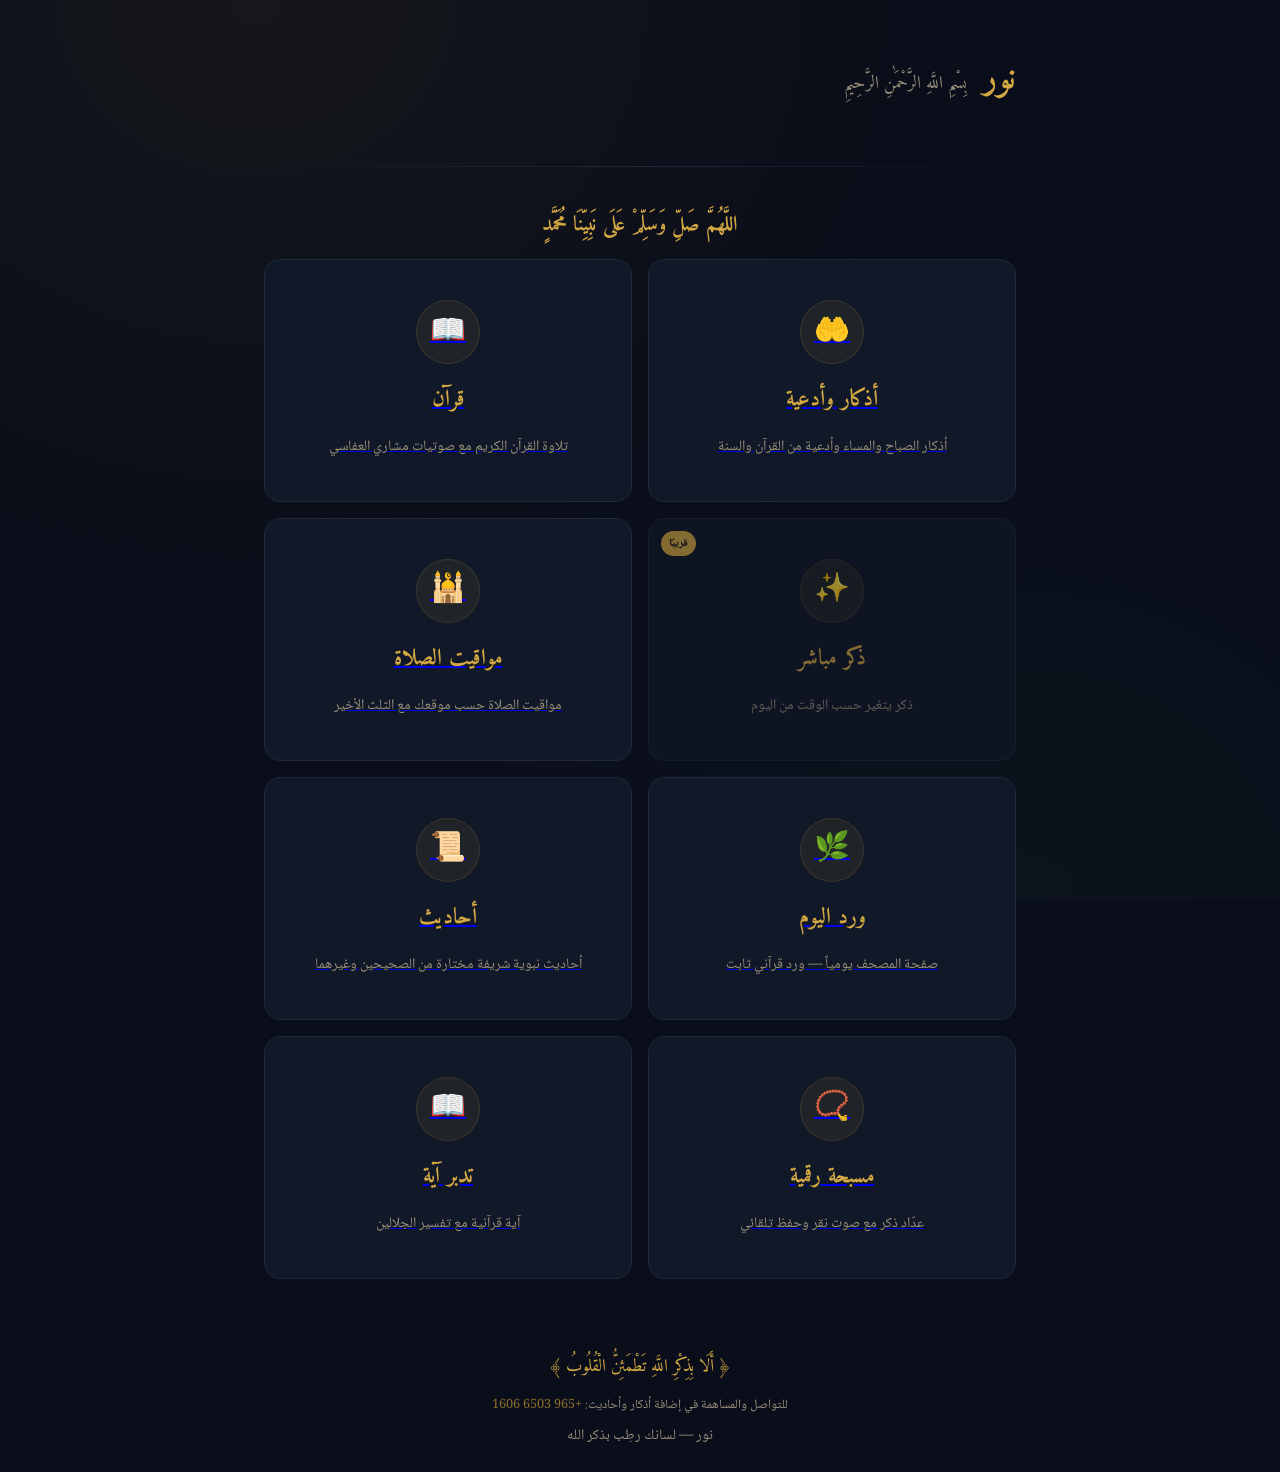
==== commit a10286e4: "fix: tafsir buttons + wird scroll + dropdown styles - tafsir: style action-btn/new-ayah-btn gold rou" ====
--- a/src/index.html
+++ b/src/index.html
@@ -45,11 +45,12 @@
                 <p class="card-desc">تلاوة القرآن الكريم مع صوتيات مشاري العفاسي</p>
             </a>
 
-            <a href="dhikr.html" class="card">
+            <div class="card" style="opacity:.6;pointer-events:none;position:relative">
+                <span style="position:absolute;top:12px;left:12px;background:var(--gold);color:var(--bg-primary);font-size:.7rem;padding:3px 8px;border-radius:20px;font-weight:700">قريبًا</span>
                 <div class="card-icon">✨</div>
                 <h3 class="card-title">ذكر مباشر</h3>
                 <p class="card-desc">ذكر يتغير حسب الوقت من اليوم</p>
-            </a>
+            </div>
 
             <a href="salah.html" class="card">
                 <div class="card-icon">🕌</div>
--- a/design sys/style.css
+++ b/design sys/style.css
@@ -1169,12 +1169,15 @@
 
 /* ========== WIRD SPECIFIC ========== */
 .quran-card {
-    max-height: 96vh;
-    max-width: 96vw;
+    width: fit-content;
+    max-width: 92vw;
+    max-height: none;
     border-radius: 12px;
     background-color: #fff;
     box-shadow: var(--shadow-heavy);
-    overflow: hidden;
+    overflow: auto;
+    margin: 24px auto;
+    display: block;
 }
 
 .quran-card img {
@@ -1299,6 +1302,64 @@
         font-size: 1rem;
     }
 }
+
+/* ========== FIXES: MAIN / SALAT / WIRD / HADITH / MASBAHA ========== */
+/* MAIN */
+.logo{font-family:'Amiri',serif;font-size:2.2rem;font-weight:700;color:var(--gold);text-align:center}
+.basmala{font-family:'Amiri',serif;font-size:1.1rem;color:var(--text-secondary);text-align:center;margin-top:8px}
+.divider{height:1px;background:linear-gradient(90deg,transparent,var(--border),transparent);margin:24px 0}
+.greeting{text-align:center;padding:16px 0}
+.greeting h2{font-family:'Amiri',serif;font-size:1.3rem;color:var(--gold)}
+footer{text-align:center;padding:40px 0 24px;color:var(--text-secondary);font-size:.9rem}
+.ayah-footer{font-family:'Amiri',serif;color:var(--gold);font-size:1.1rem;margin-bottom:12px}
+/* SALAT */
+.date-card{background:var(--bg-card);border:1px solid var(--border);border-radius:var(--radius-md);padding:20px;text-align:center;margin-bottom:20px}
+.day-name{font-weight:700;color:var(--gold);margin-bottom:6px}
+.hijri-date,.gregorian-date{color:var(--text-primary);font-size:.95rem}
+.gregorian-date{color:var(--text-secondary);font-size:.85rem;margin-top:4px}
+.location-info{color:var(--text-secondary);font-size:.85rem;margin-top:8px}
+/* WIRD */
+.day-info{text-align:center;color:var(--text-secondary);font-size:.9rem;margin:16px 0}
+body:has(.quran-card){display:block;min-height:100vh;padding:24px;overflow:auto}
+
+.quran-card{margin:0 auto;display:flex;align-items:center;justify-content:center;min-height:60vh}
+.completion-container{display:none;flex-direction:column;align-items:center;gap:12px;padding:32px;text-align:center}
+.completion-container .icon{font-size:2rem}
+/* HADITH */
+.filters{display:flex;gap:8px;flex-wrap:wrap;margin-bottom:20px;justify-content:center}
+.hadith-list{display:flex;flex-direction:column;gap:12px}
+.hadith-card{background:var(--bg-card);border:1px solid var(--border);border-radius:var(--radius-md);padding:20px}
+.hadith-meta{display:flex;gap:8px;flex-wrap:wrap;justify-content:center;margin-top:8px;font-size:.8rem;color:var(--text-secondary)}
+.hadith-narrator{color:var(--text-secondary)}
+.hadith-tags{display:flex;gap:6px;flex-wrap:wrap;justify-content:center;margin-top:8px}
+.hadith-tag{background:var(--bg-card-hover);border:1px solid var(--border);border-radius:12px;padding:3px 10px;font-size:.7rem;color:var(--text-secondary)}
+/* MASBAHA */
+.dhikr-select-wrap{margin-bottom:16px;text-align:center}
+.dhikr-select,.dhikr-select-wrap select{background:var(--bg-card);border:1px solid var(--border);color:var(--text-primary);padding:10px 14px;border-radius:12px;font-family:'Noto Naskh Arabic',serif;min-width:220px}
+.counter-area{display:flex;flex-direction:column;align-items:center;gap:12px;padding:24px 0}
+.circle{width:180px;height:180px;border-radius:var(--radius-full);border:3px solid var(--border);display:flex;align-items:center;justify-content:center;background:var(--bg-card)}
+.circle .counter-num{font-family:'Amiri',serif;font-size:3.5rem;font-weight:700;color:var(--text-primary)}
+.dhikr-label{color:var(--gold);font-family:'Amiri',serif;font-size:1.2rem}
+.controls{display:flex;justify-content:center;margin-top:16px}
+.reset-btn{background:none;border:1px solid var(--border);color:var(--text-secondary);padding:8px 16px;border-radius:8px;cursor:pointer}
+.reset-btn:hover{border-color:var(--gold-dim);color:var(--gold)}
+/* DROPDOWN (generic) */
+.dropdown,.custom-select{position:relative}
+.dropdown select,.custom-select select{appearance:none;-webkit-appearance:none;background:var(--bg-card);border:1px solid var(--border);color:var(--text-primary);padding:10px 36px 10px 14px;border-radius:12px;font-family:'Noto Naskh Arabic',serif;cursor:pointer}
+.dropdown::after,.custom-select::after{content:'▼';position:absolute;left:14px;top:50%;transform:translateY(-50%);color:var(--text-secondary);pointer-events:none;font-size:.7rem}
+/* TAJWEED FONT */
+@import url('https://fonts.googleapis.com/css2?family=Amiri+Quran&family=Scheherazade+New:wght@400;700&display=swap');
+.tajweed{font-family:'Amiri Quran','Scheherazade New','Amiri',serif;font-size:1.6rem;line-height:2.6}
+.tajweed .ghunnah{color:#ff8c00}
+.tajweed .qalqala{color:#e74c3c}
+.tajweed .ikhfa{color:#3498db}
+.tajweed .idgham{color:#2ecc71}
+.tajweed .iqlab{color:#9b59b6}
+.ayah-actions{text-align:center;margin-top:16px}
+.action-btn,.new-ayah-btn{background:var(--gold);color:var(--bg-primary);border:none;padding:10px 20px;border-radius:12px;font-family:'Noto Naskh Arabic',serif;font-weight:600;cursor:pointer;transition:all .2s}
+.action-btn:hover,.new-ayah-btn:hover{background:var(--gold-light)}
+.action-btn.playing{background:var(--green);color:#fff}
+.new-ayah-wrap{text-align:center;margin-top:20px}
 
 /* ========== UTILITIES ========== */
 .text-center { text-align: center; }
